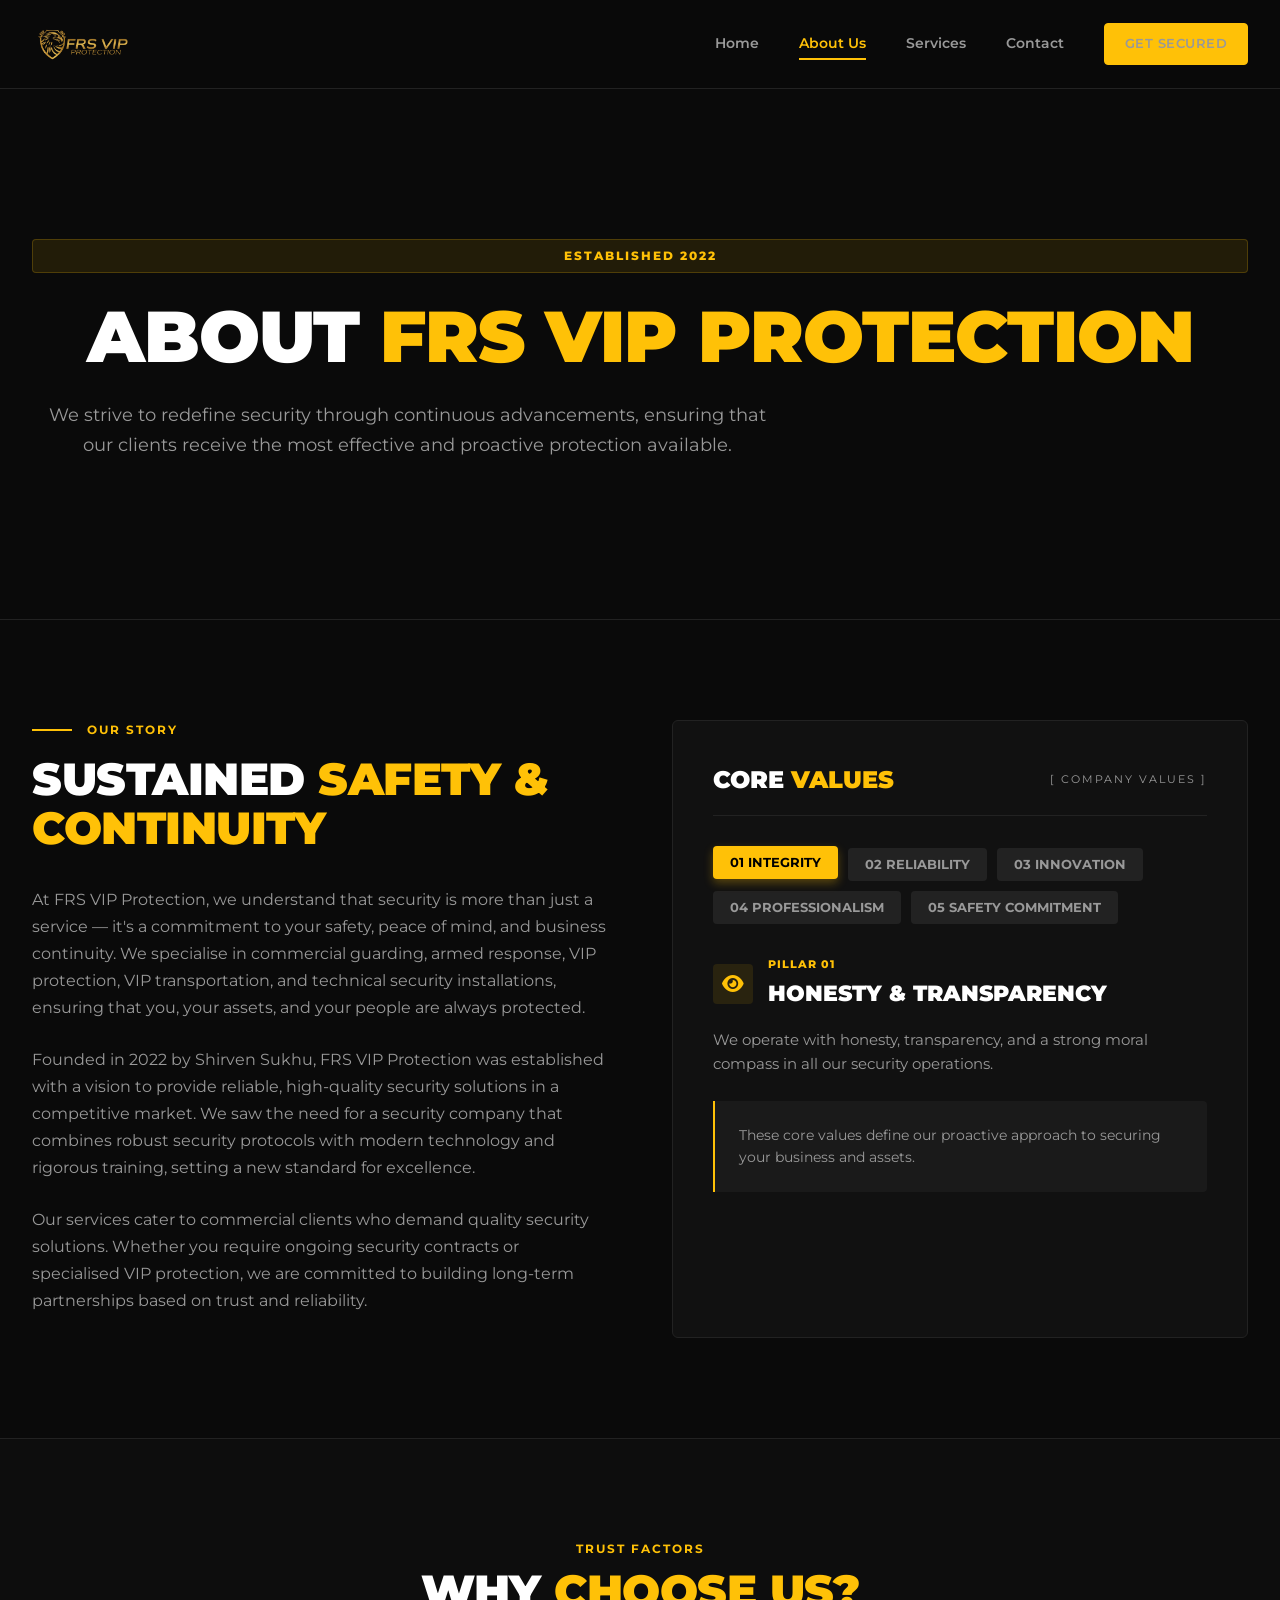
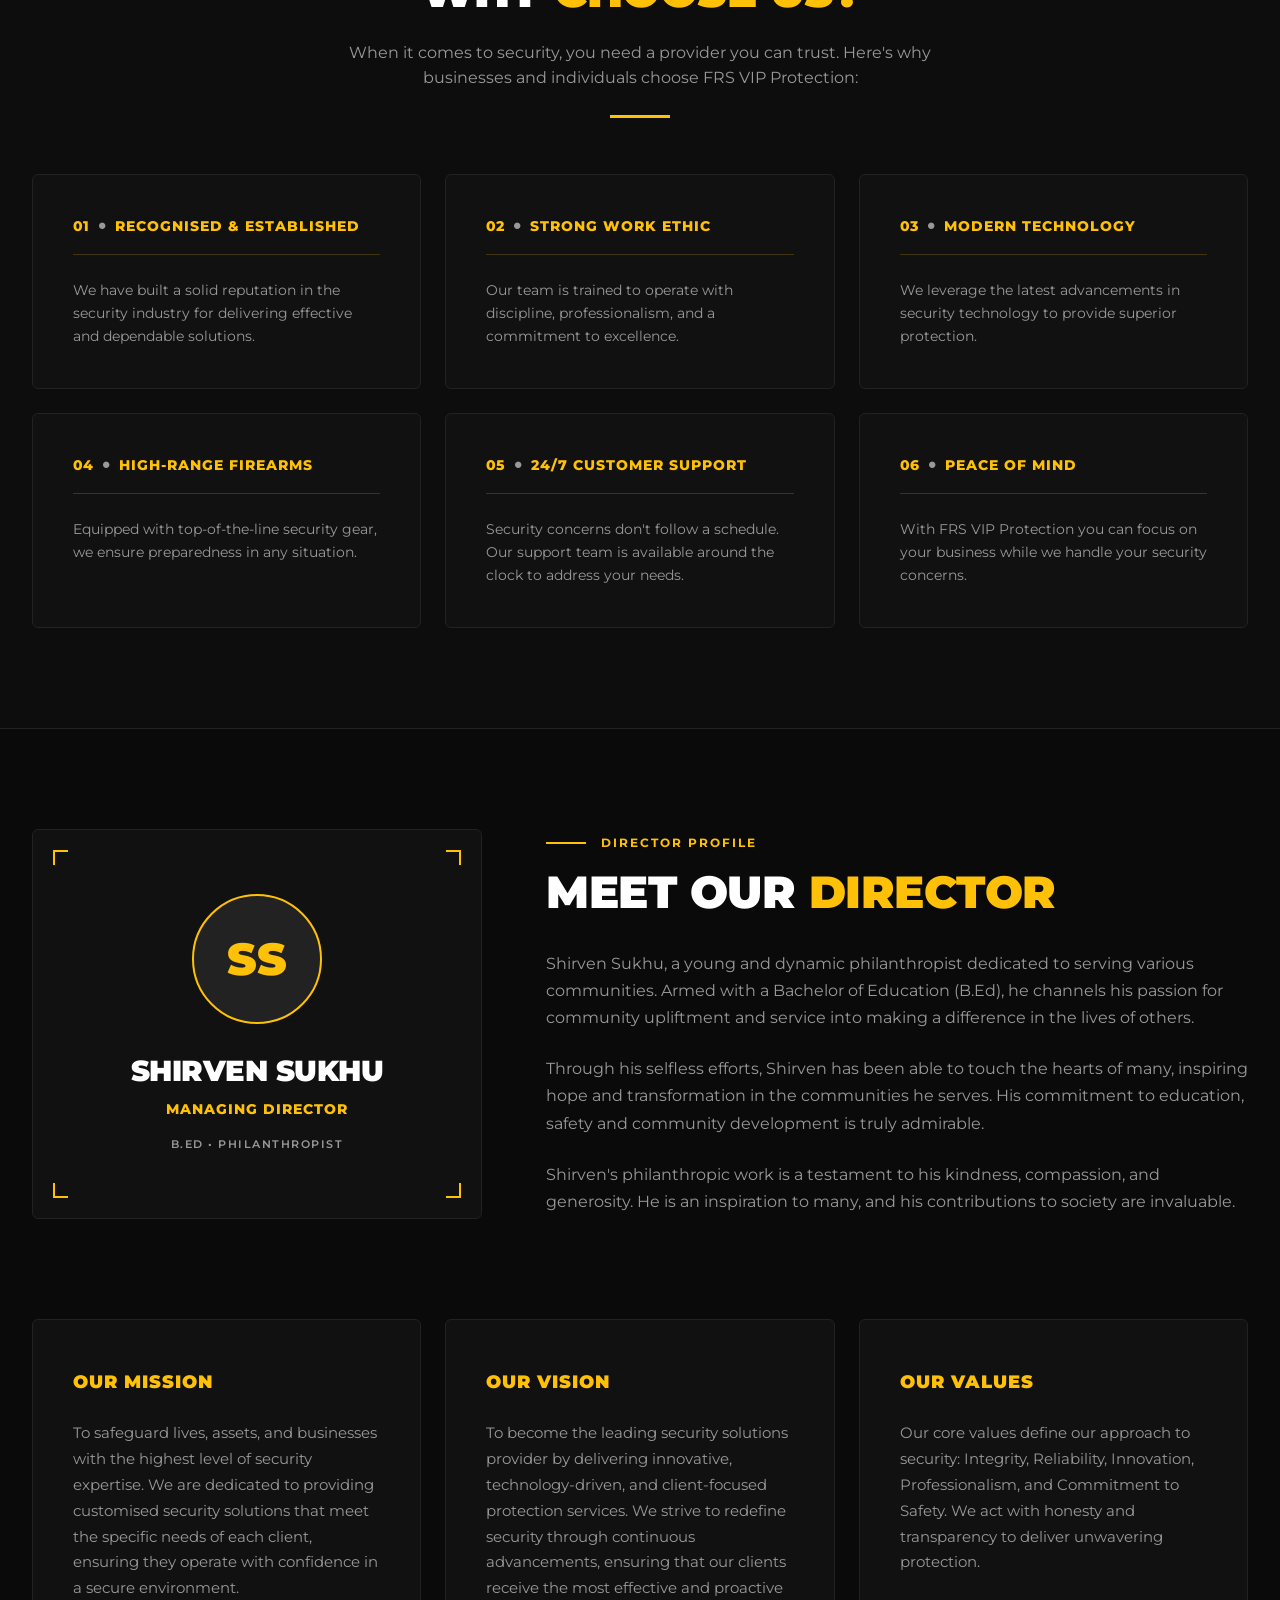
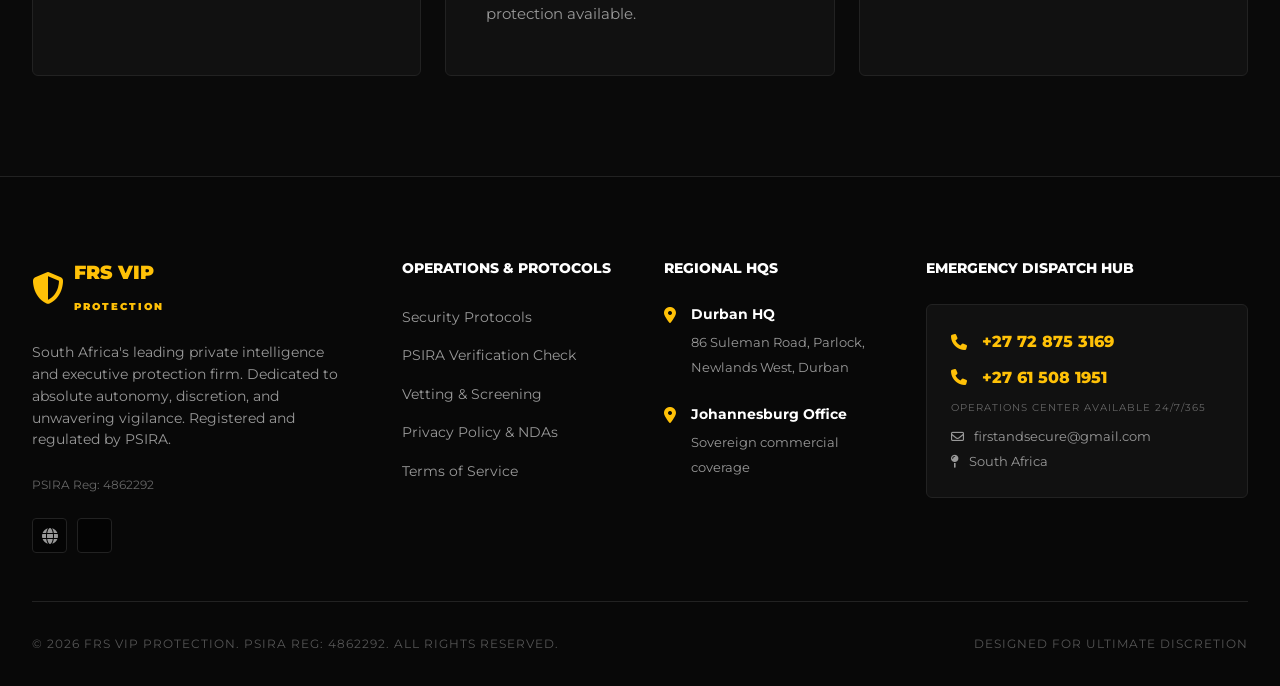
==== about.html @ 573d4464 "Add files via upload" ====
<!DOCTYPE html>
<html lang="en">
<head>
    <meta charset="UTF-8">
    <meta name="viewport" content="width=device-width, initial-scale=1.0">
    <title>About Us | FRS VIP Protection</title>
    <link href="https://fonts.googleapis.com/css2?family=Montserrat:wght@400;500;600;700;800;900&display=swap" rel="stylesheet">
    <link rel="stylesheet" href="https://cdnjs.cloudflare.com/ajax/libs/font-awesome/6.4.0/css/all.min.css">
    
    <style>
        /* CSS Variables */
        :root {
            --bg-main: #0a0a0a;
            --bg-surface: #111111;
            --bg-card: #161616;
            --accent: #FFC107;
            --accent-hover: #e0a800;
            --text-light: #ffffff;
            --text-muted: #999999;
            --border-color: #222222;
            --transition: all 0.4s cubic-bezier(0.25, 0.8, 0.25, 1);
            --transition-fast: all 0.2s ease-in-out;
        }

        /* Reset & Base Styles */
        * { margin: 0; padding: 0; box-sizing: border-box; font-family: 'Montserrat', sans-serif; }
        html { scroll-behavior: smooth; overflow-x: hidden; }
        
        body {
            background-color: var(--bg-main);
            color: var(--text-light);
            line-height: 1.6;
            overflow-x: hidden;
            width: 100%;
        }

        a { text-decoration: none; color: inherit; }
        ul { list-style: none; }
        img { max-width: 100%; height: auto; display: block; object-fit: cover; }

        .container { width: 100%; max-width: 1400px; margin: 0 auto; padding: 0 2rem; }
        .text-accent { color: var(--accent); }
        .section-padding { padding: 100px 0; }

        /* Buttons */
        .btn {
            display: inline-flex; align-items: center; justify-content: center;
            background: var(--accent); color: #000;
            padding: 14px 28px; font-weight: 800; font-size: 0.85rem;
            text-transform: uppercase; letter-spacing: 0.5px;
            border-radius: 4px; border: 1px solid var(--accent);
            cursor: pointer; transition: var(--transition-fast);
            position: relative; z-index: 1; text-align: center;
        }
        .btn:hover { background: var(--accent-hover); border-color: var(--accent-hover); transform: translateY(-2px); box-shadow: 0 5px 15px rgba(255, 193, 7, 0.3); }

        /* Section Titles */
        .section-subtitle {
            color: var(--accent); font-size: 0.75rem; font-weight: 700;
            text-transform: uppercase; letter-spacing: 2px;
            display: flex; align-items: center; gap: 15px; margin-bottom: 1rem;
        }
        .section-subtitle::before { content: ''; width: 40px; height: 2px; background-color: var(--accent); }
        .section-title { font-size: 2.8rem; font-weight: 900; text-transform: uppercase; margin-bottom: 2rem; line-height: 1.1; letter-spacing: -0.5px; }

        /* Header Navigation */
        header {
            position: fixed; top: 0; width: 100%;
            background: rgba(10, 10, 10, 0.95); backdrop-filter: blur(10px);
            border-bottom: 1px solid var(--border-color);
            z-index: 1000; padding: 1rem 0; transition: var(--transition);
        }
        nav { display: flex; justify-content: space-between; align-items: center; }
        .logo { display: flex; align-items: center; gap: 10px; color: var(--accent); }
        .logo img { display: block; width: 100px; max-width: 100px; height: auto; }
        .logo-icon { font-size: 2rem; }
        
        .nav-links { display: flex; gap: 2.5rem; align-items: center; }
        .nav-links a { font-size: 0.9rem; font-weight: 600; color: var(--text-muted); transition: var(--transition-fast); position: relative; }
        .nav-links a:hover { color: var(--text-light); }
        .nav-links a::after { content: ''; position: absolute; width: 0%; height: 2px; bottom: -5px; left: 0; background-color: var(--accent); transition: var(--transition-fast); }
        .nav-links a:hover::after, .nav-links a.active::after { width: 100%; }
        .nav-links a.active { color: var(--accent); }
        .menu-toggle { display: none; font-size: 1.5rem; cursor: pointer; }

        /* Hero Banner */
        .hero {
            margin-top: 80px; height: 60vh; min-height: 450px;
            background: linear-gradient(rgba(10,10,10,0.85), rgba(10,10,10,0.95)), 
                        url('https://images.unsplash.com/photo-1521791136064-7986c2920216?q=80&w=2069&auto=format&fit=crop') center/cover no-repeat;
            display: flex; flex-direction: column; justify-content: center; align-items: center; text-align: center;
            border-bottom: 1px solid var(--border-color);
        }
        .hero-badge {
            color: var(--accent); font-weight: 800; letter-spacing: 2px;
            text-transform: uppercase; font-size: 0.75rem;
            background: rgba(255,193,7,0.1); padding: 6px 16px;
            border-radius: 4px; border: 1px solid rgba(255,193,7,0.2); margin-bottom: 1.5rem;
        }
        .hero h1 { font-size: 4.5rem; font-weight: 900; text-transform: uppercase; margin-bottom: 1.5rem; line-height: 1.1; letter-spacing: -1px; }
        .hero p { color: var(--text-muted); font-size: 1.1rem; max-width: 750px; line-height: 1.7; padding: 0 1rem; }

        /* Split Section: Story & Tabs */
        .split-section { display: grid; grid-template-columns: 1fr 1fr; gap: 4rem; }
        .story-content p { color: var(--text-muted); margin-bottom: 1.5rem; font-size: 1rem; line-height: 1.7; }

        /* Interactive Tabs UI */
        .values-container {
            background: var(--bg-surface); border: 1px solid var(--border-color);
            border-radius: 6px; padding: 2.5rem; transition: var(--transition);
        }
        .values-container:hover { box-shadow: 0 10px 30px rgba(0,0,0,0.5); border-color: rgba(255, 193, 7, 0.2); }
        .values-header {
            display: flex; justify-content: space-between; align-items: center;
            margin-bottom: 2rem; padding-bottom: 1rem; border-bottom: 1px solid var(--border-color);
        }
        .values-header h3 { font-size: 1.5rem; font-weight: 900; text-transform: uppercase; }
        .values-label { font-size: 0.7rem; color: var(--text-muted); letter-spacing: 2px; text-transform: uppercase; }
        
        .tab-buttons { display: flex; flex-wrap: wrap; gap: 10px; margin-bottom: 2rem; }
        .tab-btn {
            background: #222; border: 1px solid transparent; color: var(--text-muted);
            padding: 8px 16px; font-size: 0.8rem; font-weight: 700; border-radius: 4px;
            cursor: pointer; transition: var(--transition-fast); text-transform: uppercase;
        }
        .tab-btn:hover { background: #333; color: var(--text-light); transform: translateY(-2px); }
        .tab-btn.active { background: var(--accent); color: #000; transform: translateY(-2px); box-shadow: 0 4px 10px rgba(255,193,7,0.3); }

        .tab-content { display: none; }
        .tab-content.active { display: block; animation: fadeSlideUp 0.5s ease forwards; }
        @keyframes fadeSlideUp { from { opacity: 0; transform: translateY(15px); } to { opacity: 1; transform: translateY(0); } }

        .pillar-header { display: flex; align-items: center; gap: 15px; margin-bottom: 1rem; }
        .pillar-icon {
            width: 40px; height: 40px; background: rgba(255, 193, 7, 0.1); color: var(--accent);
            display: flex; align-items: center; justify-content: center; border-radius: 4px; font-size: 1.2rem;
        }
        .pillar-title span { display: block; color: var(--accent); font-size: 0.7rem; font-weight: 800; margin-bottom: 2px; letter-spacing: 1px; text-transform: uppercase; }
        .pillar-title h4 { font-size: 1.4rem; font-weight: 900; text-transform: uppercase; }
        .tab-text { color: var(--text-muted); margin-bottom: 1.5rem; font-size: 0.95rem; line-height: 1.6; }
        .tab-highlight { background: #1a1a1a; border-left: 2px solid var(--accent); padding: 1.5rem; font-size: 0.85rem; color: var(--text-muted); border-radius: 0 4px 4px 0; }

        /* Trust Factors Matrix */
        .trust-factors { text-align: center; }
        .trust-factors .section-subtitle { justify-content: center; margin-bottom: 0.5rem; }
        .trust-factors .section-subtitle::before { display: none; }
        .trust-factors .section-title { margin-bottom: 1.5rem; }
        
        .grid-6 { display: grid; grid-template-columns: repeat(3, 1fr); gap: 1.5rem; margin-top: 3.5rem; }
        .feature-card {
            background: var(--bg-surface); padding: 2.5rem; border-radius: 6px;
            border: 1px solid var(--border-color); text-align: left;
            transition: var(--transition); position: relative;
        }
        .feature-card:hover { border-color: rgba(255, 193, 7, 0.5); background: #1c1c1c; transform: translateY(-8px); box-shadow: 0 15px 30px rgba(0,0,0,0.4); }
        .feature-header { display: flex; align-items: center; gap: 10px; margin-bottom: 1.5rem; padding-bottom: 1rem; border-bottom: 1px solid rgba(255, 193, 7, 0.2); transition: var(--transition); }
        .feature-card:hover .feature-header { border-bottom-color: var(--accent); }
        .f-num { color: var(--accent); font-weight: 800; font-size: 0.9rem; }
        .f-dot { color: var(--text-muted); font-size: 0.4rem; }
        .f-title { font-weight: 800; font-size: 0.85rem; text-transform: uppercase; color: var(--accent); letter-spacing: 1px; }
        .feature-card p { color: var(--text-muted); font-size: 0.9rem; line-height: 1.6; }

        /* Director Profile Box */
        .director-split { display: grid; grid-template-columns: 450px 1fr; gap: 4rem; align-items: center; }
        .director-card {
            background: var(--bg-surface); border-radius: 6px; padding: 4rem 3rem;
            text-align: center; position: relative; transition: var(--transition); border: 1px solid var(--border-color);
        }
        .director-card:hover { transform: translateY(-5px); box-shadow: 0 15px 40px rgba(0,0,0,0.5); border-color: rgba(255,193,7,0.2); }
        
        /* Bracket Corners */
        .corner { position: absolute; width: 15px; height: 15px; border-color: var(--accent); border-style: solid; transition: var(--transition); }
        .director-card:hover .corner { width: 25px; height: 25px; }
        .tl { top: 20px; left: 20px; border-width: 2px 0 0 2px; }
        .tr { top: 20px; right: 20px; border-width: 2px 2px 0 0; }
        .bl { bottom: 20px; left: 20px; border-width: 0 0 2px 2px; }
        .br { bottom: 20px; right: 20px; border-width: 0 2px 2px 0; }

        .avatar-circle {
            width: 130px; height: 130px; border-radius: 50%; border: 2px solid var(--accent);
            margin: 0 auto 1.5rem; display: flex; align-items: center; justify-content: center;
            background: #222; transition: transform 0.5s cubic-bezier(0.175, 0.885, 0.32, 1.275);
        }
        .director-card:hover .avatar-circle { transform: scale(1.1); background: rgba(255, 193, 7, 0.1); }
        .avatar-circle span { font-size: 2.8rem; font-weight: 900; color: var(--accent); }
        .d-name { font-size: 1.8rem; font-weight: 900; text-transform: uppercase; margin-bottom: 5px; letter-spacing: -0.5px; }
        .d-role { color: var(--accent); font-weight: 800; font-size: 0.85rem; text-transform: uppercase; margin-bottom: 15px; letter-spacing: 1px; }
        .d-creds { color: var(--text-muted); font-size: 0.7rem; letter-spacing: 1.5px; text-transform: uppercase; font-weight: 600; }

        /* Mission / Vision Cards */
        .mvv-grid { display: grid; grid-template-columns: repeat(3, 1fr); gap: 1.5rem; }
        .mvv-card {
            background: var(--bg-surface); border: 1px solid var(--border-color);
            padding: 3rem 2.5rem; border-radius: 6px; transition: var(--transition);
        }
        .mvv-card:hover { border-color: var(--accent); background: #1c1c1c; transform: translateY(-5px); box-shadow: 0 10px 25px rgba(0,0,0,0.5); }
        .mvv-card h4 { color: var(--accent); font-size: 1.1rem; text-transform: uppercase; margin-bottom: 1.5rem; font-weight: 900; letter-spacing: 1px; }
        .mvv-card p { color: var(--text-muted); font-size: 0.95rem; line-height: 1.7; }

        /* Footer Alignment */
        footer { background: #080808; padding: 5rem 0 2rem; border-top: 1px solid var(--border-color); }
        .footer-grid { display: grid; grid-template-columns: 1.5fr 1fr 1fr 1.5fr; gap: 3rem; margin-bottom: 3rem; }
        .footer-logo { display: flex; align-items: center; gap: 10px; font-size: 1.2rem; font-weight: 900; color: var(--accent); margin-bottom: 1.5rem; }
        .footer-col p { color: var(--text-muted); font-size: 0.85rem; margin-bottom: 1.5rem; }
        .footer-col h5 { font-size: 0.9rem; font-weight: 800; text-transform: uppercase; margin-bottom: 1.5rem; }
        .footer-links li { margin-bottom: 0.8rem; }
        .footer-links a { color: var(--text-muted); font-size: 0.85rem; transition: var(--transition-fast); display: inline-block; }
        .footer-links a:hover { color: var(--accent); transform: translateX(5px); }
        
        .location-item { display: flex; gap: 15px; margin-bottom: 1.5rem; }
        .location-item i { color: var(--accent); margin-top: 3px; }
        .loc-text strong { display: block; font-size: 0.85rem; margin-bottom: 3px; }
        .loc-text span { color: var(--text-muted); font-size: 0.8rem; }

        .dispatch-box { background: var(--bg-surface); border: 1px solid var(--border-color); padding: 1.5rem; border-radius: 6px; }
        .phone-line { display: flex; align-items: center; gap: 15px; margin-bottom: 10px; }
        .phone-line i, .phone-line span { color: var(--accent); font-weight: 800; font-size: 1rem; }
        
        .footer-bottom { border-top: 1px solid var(--border-color); padding-top: 2rem; display: flex; justify-content: space-between; align-items: center; font-size: 0.75rem; color: #555; text-transform: uppercase; letter-spacing: 1px; flex-wrap: wrap; gap: 15px;}
        .mini-btns { display: flex; gap: 10px; }
        .mini-btn { width: 35px; height: 35px; background: rgba(0,0,0,0.5); border: 1px solid var(--border-color); color: var(--text-muted); display: flex; align-items: center; justify-content: center; border-radius: 4px; cursor: pointer; transition: var(--transition-fast); }
        .mini-btn:hover { border-color: var(--accent); color: var(--accent); }

        /* Scroll Animations */
        .scroll-reveal { opacity: 0; transform: translateY(40px); transition: opacity 0.8s cubic-bezier(0.25, 1, 0.5, 1), transform 0.8s cubic-bezier(0.25, 1, 0.5, 1); }
        .reveal-visible { opacity: 1; transform: translateY(0); }
        .delay-1 { transition-delay: 0.15s; }
        .delay-2 { transition-delay: 0.3s; }
        .delay-3 { transition-delay: 0.45s; }

        /* ---------------------------------------------------
           RESPONSIVE ARCHITECTURE 
           --------------------------------------------------- */
        
        @media (max-width: 1200px) {
            .hero h1 { font-size: 3.8rem; }
            .section-title { font-size: 2.5rem; }
            .director-split { grid-template-columns: 350px 1fr; gap: 3rem; }
        }

        @media (max-width: 1024px) {
            .grid-6 { grid-template-columns: repeat(2, 1fr); }
            .mvv-grid { grid-template-columns: 1fr; }
            .footer-grid { grid-template-columns: 1fr 1fr; gap: 3rem; }
            .split-section { grid-template-columns: 1fr; gap: 3rem; }
            .director-split { grid-template-columns: 1fr; gap: 3rem; }
            .director-split > div:nth-child(2) { order: -1; text-align: center; }
            .director-split .section-subtitle { justify-content: center; }
            .director-split .section-subtitle::before { display: none; }
            .hero { min-height: 400px; padding: 120px 0 60px; }
            .logo img { width: 90px; max-width: 90px; }
        }

        @media (max-width: 768px) {
            .section-padding { padding: 60px 0; }
            .hero { height: auto; min-height: 50vh; }
            .hero h1 { font-size: 2.8rem; margin-bottom: 1rem; }
            .section-title { font-size: 2.2rem; }
            .logo img { width: 80px; max-width: 80px; }
            .grid-6 { grid-template-columns: 1fr; }
            .footer-grid { grid-template-columns: 1fr; gap: 2rem; }
            .footer-bottom { flex-direction: column; text-align: center; gap: 1rem; }
            
            /* Mobile Nav Dropdown */
            .menu-toggle { display: block; }
            .nav-links {
                position: absolute; top: 100%; left: 0; width: 100%;
                background: #111; flex-direction: column; padding: 0;
                border-bottom: 1px solid var(--border-color); max-height: 0;
                overflow: hidden; transition: max-height 0.4s ease-out;
            }
            .nav-links.active { max-height: 400px; padding: 2rem; }
            .nav-links .btn { width: 100%; }
        }

        @media (max-width: 480px) {
            .container { padding: 0 1.2rem; }
            .section-padding { padding: 50px 0; }
            .hero h1 { font-size: 2.2rem; }
            .section-title { font-size: 1.8rem; }
            .logo img { width: 64px; max-width: 64px; }
            .values-container { padding: 1.5rem; }
            .feature-card { padding: 1.8rem 1.5rem; }
            .director-card { padding: 3rem 1.5rem; }
            .mvv-card { padding: 2rem 1.5rem; }
        }
    </style>
</head>
<body>

    <header>
        <div class="container">
            <nav>
                <div class="logo">
                    <img src="Untitled design.png" alt="FRS VIP Protection logo">
                </div>
                <div class="menu-toggle" id="mobile-menu" onclick="toggleMenu()">
                    <i class="fa-solid fa-bars"></i>
                </div>
                <div class="nav-links" id="nav-links">
                    <a href="index.html">Home</a>
                    <a href="about.html" class="active">About Us</a>
                    <a href="services.html">Services</a>
                    <a href="contact.html">Contact</a>
                    <a href="contact.html" class="btn" style="padding: 10px 20px; font-size: 0.8rem;">Get Secured</a>
                </div>
            </nav>
        </div>
    </header>

    <section class="hero">
        <div class="container scroll-reveal">
            <div class="hero-badge">Established 2022</div>
            <h1>About <span class="text-accent">FRS VIP Protection</span></h1>
            <p>We strive to redefine security through continuous advancements, ensuring that our clients receive the most effective and proactive protection available.</p>
        </div>
    </section>

    <section class="section-padding">
        <div class="container split-section">
            
            <div class="story-content scroll-reveal">
                <div class="section-subtitle">Our Story</div>
                <h2 class="section-title">Sustained <span class="text-accent">Safety & Continuity</span></h2>
                <p>At FRS VIP Protection, we understand that security is more than just a service — it's a commitment to your safety, peace of mind, and business continuity. We specialise in commercial guarding, armed response, VIP protection, VIP transportation, and technical security installations, ensuring that you, your assets, and your people are always protected.</p>
                <p>Founded in 2022 by Shirven Sukhu, FRS VIP Protection was established with a vision to provide reliable, high-quality security solutions in a competitive market. We saw the need for a security company that combines robust security protocols with modern technology and rigorous training, setting a new standard for excellence.</p>
                <p>Our services cater to commercial clients who demand quality security solutions. Whether you require ongoing security contracts or specialised VIP protection, we are committed to building long-term partnerships based on trust and reliability.</p>
            </div>

            <div class="values-container scroll-reveal delay-1">
                <div class="values-header">
                    <h3>CORE <span class="text-accent">VALUES</span></h3>
                    <div class="values-label">[ Company Values ]</div>
                </div>
                
                <div class="tab-buttons">
                    <button class="tab-btn active" onclick="openTab(event, 'tab1')">01 INTEGRITY</button>
                    <button class="tab-btn" onclick="openTab(event, 'tab2')">02 RELIABILITY</button>
                    <button class="tab-btn" onclick="openTab(event, 'tab3')">03 INNOVATION</button>
                    <button class="tab-btn" onclick="openTab(event, 'tab4')">04 PROFESSIONALISM</button>
                    <button class="tab-btn" onclick="openTab(event, 'tab5')">05 SAFETY COMMITMENT</button>
                </div>

                <div id="tab1" class="tab-content active">
                    <div class="pillar-header">
                        <div class="pillar-icon"><i class="fa-solid fa-eye"></i></div>
                        <div class="pillar-title">
                            <span>Pillar 01</span>
                            <h4>Honesty & Transparency</h4>
                        </div>
                    </div>
                    <p class="tab-text">We operate with honesty, transparency, and a strong moral compass in all our security operations.</p>
                    <div class="tab-highlight">These core values define our proactive approach to securing your business and assets.</div>
                </div>

                <div id="tab2" class="tab-content">
                    <div class="pillar-header">
                        <div class="pillar-icon"><i class="fa-solid fa-shield-check"></i></div>
                        <div class="pillar-title">
                            <span>Pillar 02</span>
                            <h4>Unwavering Protection</h4>
                        </div>
                    </div>
                    <p class="tab-text">Clients trust us to be there when it matters most, ensuring unwavering protection and rapid response.</p>
                    <div class="tab-highlight">Reliability is the foundation of the long-term partnerships we build with our commercial clients.</div>
                </div>

                <div id="tab3" class="tab-content">
                    <div class="pillar-header">
                        <div class="pillar-icon"><i class="fa-solid fa-microchip"></i></div>
                        <div class="pillar-title">
                            <span>Pillar 03</span>
                            <h4>Continuous Advancements</h4>
                        </div>
                    </div>
                    <p class="tab-text">We continuously seek advanced solutions to enhance security effectiveness and efficiency across all operations.</p>
                    <div class="tab-highlight">By leveraging modern technology, we stay ahead of emerging threats to keep your assets secure.</div>
                </div>

                <div id="tab4" class="tab-content">
                    <div class="pillar-header">
                        <div class="pillar-icon"><i class="fa-solid fa-user-tie"></i></div>
                        <div class="pillar-title">
                            <span>Pillar 04</span>
                            <h4>Industry Standards</h4>
                        </div>
                    </div>
                    <p class="tab-text">Our highly trained team upholds the highest industry standards, ensuring excellence in every interaction.</p>
                    <div class="tab-highlight">Discipline and operational readiness are expected from every member of our tactical and guarding units.</div>
                </div>

                <div id="tab5" class="tab-content">
                    <div class="pillar-header">
                        <div class="pillar-icon"><i class="fa-solid fa-lock"></i></div>
                        <div class="pillar-title">
                            <span>Pillar 05</span>
                            <h4>Top Priority</h4>
                        </div>
                    </div>
                    <p class="tab-text">Your safety is our top priority, and we go above and beyond to provide peace of mind for you, your staff, and your business.</p>
                    <div class="tab-highlight">We are committed to sustained safety protocols that ensure complete business continuity.</div>
                </div>
            </div>
        </div>
    </section>

    <section class="section-padding" style="border-top: 1px solid var(--border-color); border-bottom: 1px solid var(--border-color); background: #0d0d0d;">
        <div class="container trust-factors">
            <div class="scroll-reveal">
                <div class="section-subtitle">Trust Factors</div>
                <h2 class="section-title">WHY <span class="text-accent">CHOOSE US?</span></h2>
                <p style="color: var(--text-muted); max-width: 600px; margin: 0 auto;">When it comes to security, you need a provider you can trust. Here's why businesses and individuals choose FRS VIP Protection:</p>
                <div style="width: 60px; height: 3px; background: var(--accent); margin: 1.5rem auto 0;"></div>
            </div>

            <div class="grid-6">
                <div class="feature-card scroll-reveal">
                    <div class="feature-header">
                        <span class="f-num">01</span><i class="fa-solid fa-circle f-dot"></i><span class="f-title">Recognised & Established</span>
                    </div>
                    <p>We have built a solid reputation in the security industry for delivering effective and dependable solutions.</p>
                </div>
                <div class="feature-card scroll-reveal delay-1">
                    <div class="feature-header">
                        <span class="f-num">02</span><i class="fa-solid fa-circle f-dot"></i><span class="f-title">Strong Work Ethic</span>
                    </div>
                    <p>Our team is trained to operate with discipline, professionalism, and a commitment to excellence.</p>
                </div>
                <div class="feature-card scroll-reveal delay-2">
                    <div class="feature-header">
                        <span class="f-num">03</span><i class="fa-solid fa-circle f-dot"></i><span class="f-title">Modern Technology</span>
                    </div>
                    <p>We leverage the latest advancements in security technology to provide superior protection.</p>
                </div>
                <div class="feature-card scroll-reveal">
                    <div class="feature-header">
                        <span class="f-num">04</span><i class="fa-solid fa-circle f-dot"></i><span class="f-title">High-Range Firearms</span>
                    </div>
                    <p>Equipped with top-of-the-line security gear, we ensure preparedness in any situation.</p>
                </div>
                <div class="feature-card scroll-reveal delay-1">
                    <div class="feature-header">
                        <span class="f-num">05</span><i class="fa-solid fa-circle f-dot"></i><span class="f-title">24/7 Customer Support</span>
                    </div>
                    <p>Security concerns don't follow a schedule. Our support team is available around the clock to address your needs.</p>
                </div>
                <div class="feature-card scroll-reveal delay-2">
                    <div class="feature-header">
                        <span class="f-num">06</span><i class="fa-solid fa-circle f-dot"></i><span class="f-title">Peace Of Mind</span>
                    </div>
                    <p>With FRS VIP Protection you can focus on your business while we handle your security concerns.</p>
                </div>
            </div>
        </div>
    </section>

    <section class="section-padding">
        <div class="container director-split">
            
            <div class="director-card scroll-reveal">
                <div class="corner tl"></div>
                <div class="corner tr"></div>
                <div class="corner bl"></div>
                <div class="corner br"></div>
                
                <div class="avatar-circle">
                    <span>SS</span>
                </div>
                <div class="d-name">Shirven Sukhu</div>
                <div class="d-role">Managing Director</div>
                <div class="d-creds">B.Ed • Philanthropist</div>
            </div>

            <div class="scroll-reveal delay-1">
                <div class="section-subtitle">Director Profile</div>
                <h2 class="section-title">MEET OUR <span class="text-accent">DIRECTOR</span></h2>
                <p style="color: var(--text-muted); margin-bottom: 1.5rem; line-height: 1.7;">Shirven Sukhu, a young and dynamic philanthropist dedicated to serving various communities. Armed with a Bachelor of Education (B.Ed), he channels his passion for community upliftment and service into making a difference in the lives of others.</p>
                <p style="color: var(--text-muted); margin-bottom: 1.5rem; line-height: 1.7;">Through his selfless efforts, Shirven has been able to touch the hearts of many, inspiring hope and transformation in the communities he serves. His commitment to education, safety and community development is truly admirable.</p>
                <p style="color: var(--text-muted); line-height: 1.7;">Shirven's philanthropic work is a testament to his kindness, compassion, and generosity. He is an inspiration to many, and his contributions to society are invaluable.</p>
            </div>

        </div>
    </section>

    <section class="section-padding" style="padding-top: 0;">
        <div class="container mvv-grid">
            <div class="mvv-card scroll-reveal">
                <h4>Our Mission</h4>
                <p>To safeguard lives, assets, and businesses with the highest level of security expertise. We are dedicated to providing customised security solutions that meet the specific needs of each client, ensuring they operate with confidence in a secure environment.</p>
            </div>
            <div class="mvv-card scroll-reveal delay-1">
                <h4>Our Vision</h4>
                <p>To become the leading security solutions provider by delivering innovative, technology-driven, and client-focused protection services. We strive to redefine security through continuous advancements, ensuring that our clients receive the most effective and proactive protection available.</p>
            </div>
            <div class="mvv-card scroll-reveal delay-2">
                <h4>Our Values</h4>
                <p>Our core values define our approach to security: Integrity, Reliability, Innovation, Professionalism, and Commitment to Safety. We act with honesty and transparency to deliver unwavering protection.</p>
            </div>
        </div>
    </section>

    <footer>
        <div class="container">
            <div class="footer-grid scroll-reveal">
                <div class="footer-col">
                    <div class="footer-logo">
                        <i class="fa-solid fa-shield-halved logo-icon"></i>
                        <div>FRS VIP<br><span style="font-size: 0.6rem; letter-spacing: 2px;">PROTECTION</span></div>
                    </div>
                    <p>South Africa's leading private intelligence and executive protection firm. Dedicated to absolute autonomy, discretion, and unwavering vigilance. Registered and regulated by PSIRA.</p>
                    <p style="margin-top: 1rem; font-size: 0.75rem; color: #666;">PSIRA Reg: 4862292</p>
                    <div class="mini-btns" style="margin-top: 1.5rem;">
                        <div class="mini-btn"><i class="fa-solid fa-globe"></i></div>
                        <div class="mini-btn"><i class="fa-solid fa-shield-check"></i></div>
                    </div>
                </div>

                <div class="footer-col">
                    <h5>Operations & Protocols</h5>
                    <ul class="footer-links">
                        <li><a href="#">Security Protocols</a></li>
                        <li><a href="#">PSIRA Verification Check</a></li>
                        <li><a href="#">Vetting & Screening</a></li>
                        <li><a href="#">Privacy Policy & NDAs</a></li>
                        <li><a href="#">Terms of Service</a></li>
                    </ul>
                </div>

                <div class="footer-col">
                    <h5>Regional HQs</h5>
                    <div class="location-item">
                        <i class="fa-solid fa-location-dot"></i>
                        <div class="loc-text">
                            <strong>Durban HQ</strong>
                            <span>86 Suleman Road, Parlock, Newlands West, Durban</span>
                        </div>
                    </div>
                    <div class="location-item">
                        <i class="fa-solid fa-location-dot"></i>
                        <div class="loc-text">
                            <strong>Johannesburg Office</strong>
                            <span>Sovereign commercial coverage</span>
                        </div>
                    </div>
                </div>

                <div class="footer-col">
                    <h5>Emergency Dispatch Hub</h5>
                    <div class="dispatch-box">
                        <div class="phone-line">
                            <i class="fa-solid fa-phone"></i>
                            <span>+27 72 875 3169</span>
                        </div>
                        <div class="phone-line">
                            <i class="fa-solid fa-phone"></i>
                            <span>+27 61 508 1951</span>
                        </div>
                        <p style="font-size: 0.65rem; color: #666; margin: 10px 0; text-transform: uppercase; letter-spacing: 1px;">Operations Center Available 24/7/365</p>
                        <div style="font-size:0.8rem; color:var(--text-muted); display:flex; gap:10px; align-items:center; margin-bottom:5px;"><i class="fa-regular fa-envelope"></i> firstandsecure@gmail.com</div>
                        <div style="font-size:0.8rem; color:var(--text-muted); display:flex; gap:10px; align-items:center;"><i class="fa-solid fa-map-pin"></i> South Africa</div>
                    </div>
                </div>
            </div>

            <div class="footer-bottom scroll-reveal">
                <div>&copy; 2026 FRS VIP PROTECTION. PSIRA Reg: 4862292. All Rights Reserved.</div>
                <div>Designed For Ultimate Discretion</div>
            </div>
        </div>
    </footer>

    <script>
        // Interactive Tabs Logic
        function openTab(evt, tabId) {
            let tabcontent = document.getElementsByClassName("tab-content");
            for (let i = 0; i < tabcontent.length; i++) {
                tabcontent[i].style.display = "none";
                tabcontent[i].classList.remove("active");
            }

            let tablinks = document.getElementsByClassName("tab-btn");
            for (let i = 0; i < tablinks.length; i++) {
                tablinks[i].classList.remove("active");
            }

            let targetTab = document.getElementById(tabId);
            targetTab.style.display = "block";
            setTimeout(() => { targetTab.classList.add("active"); }, 10);
            
            evt.currentTarget.classList.add("active");
        }

        // Mobile Dropdown Control Function
        function toggleMenu() {
            let nav = document.getElementById("nav-links");
            nav.classList.toggle("active");
            let icon = document.querySelector(".menu-toggle i");
            if (nav.classList.contains("active")) {
                icon.classList.remove("fa-bars");
                icon.classList.add("fa-xmark");
            } else {
                icon.classList.remove("fa-xmark");
                icon.classList.add("fa-bars");
            }
        }

        // Performance Observer for Scroll Load-Ins
        document.addEventListener('DOMContentLoaded', () => {
            const options = { root: null, rootMargin: '0px', threshold: 0.1 };

            const entryRevealObserver = new IntersectionObserver((entries, observer) => {
                entries.forEach(entry => {
                    if (entry.isIntersecting) {
                        entry.target.classList.add('reveal-visible');
                        observer.unobserve(entry.target);
                    }
                });
            }, options);

            const componentsToReveal = document.querySelectorAll('.scroll-reveal');
            componentsToReveal.forEach(element => entryRevealObserver.observe(element));
        });
    </script>
</body>
</html>
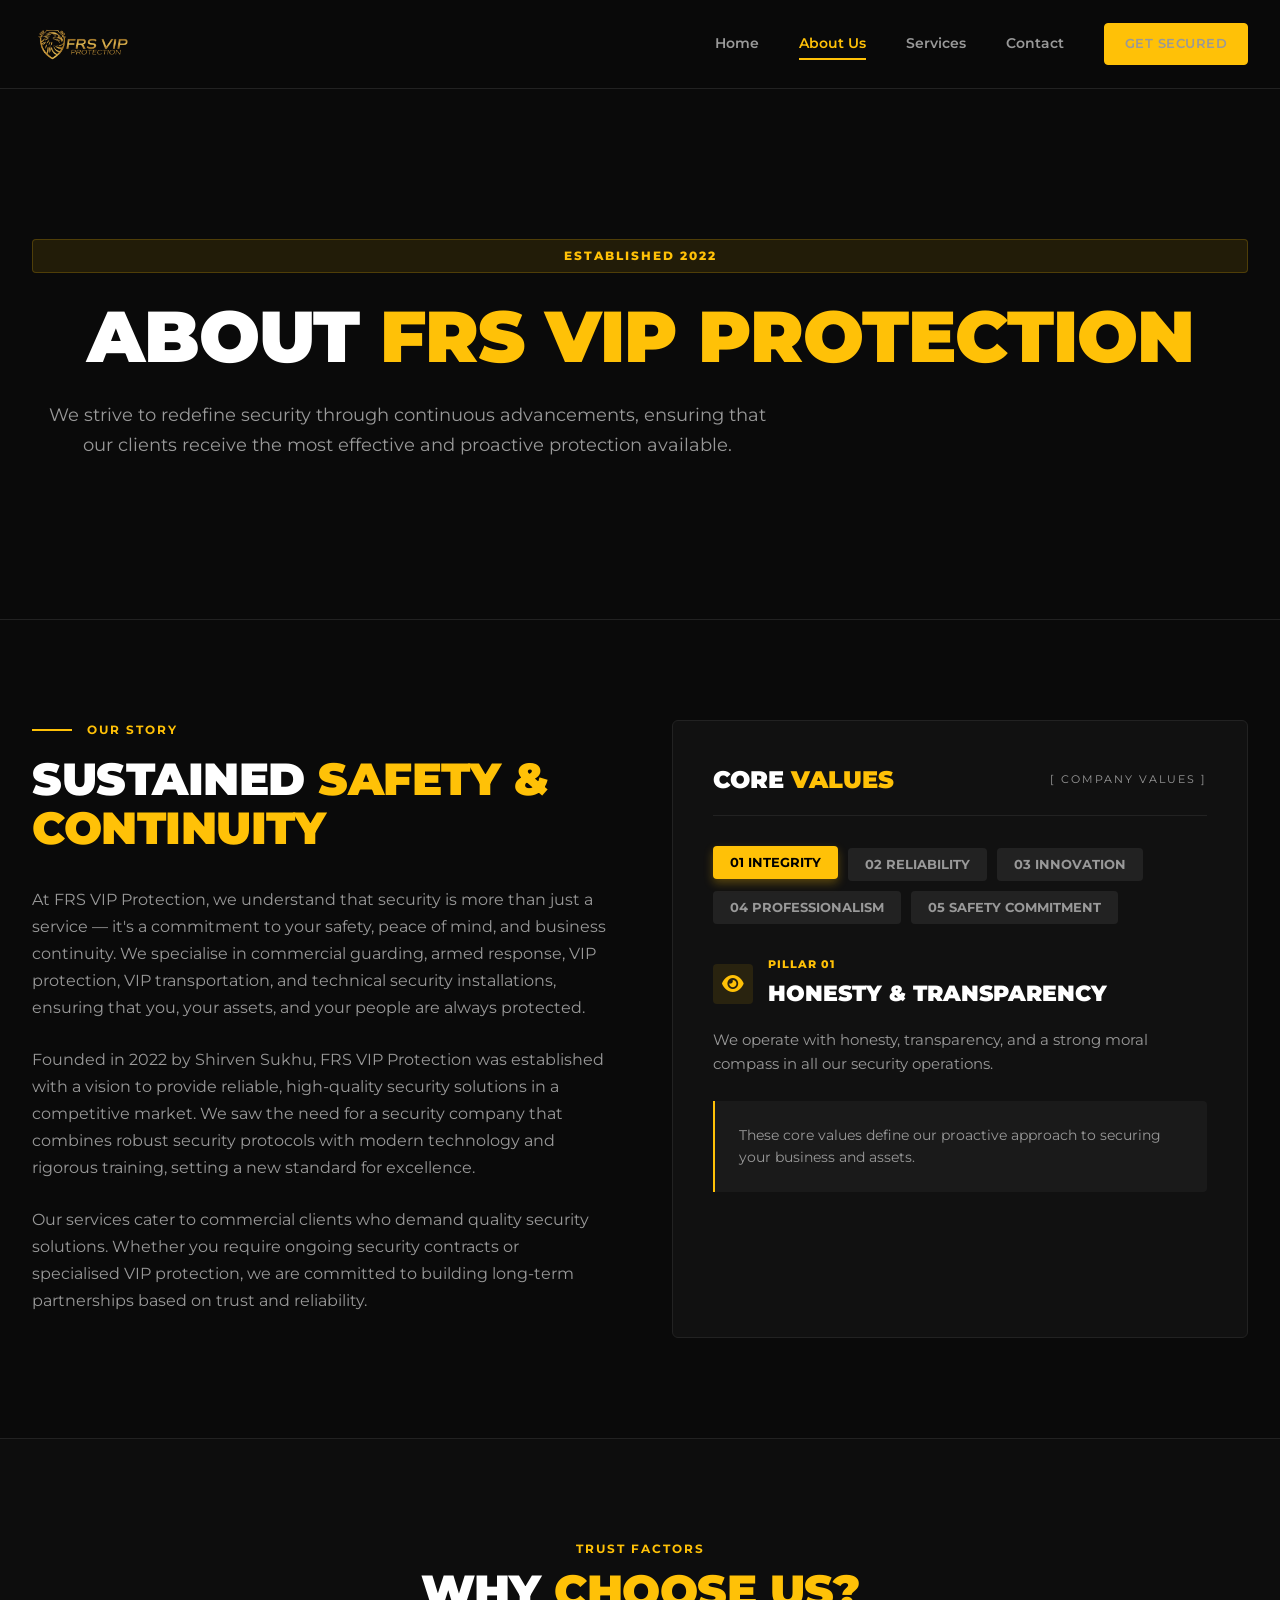
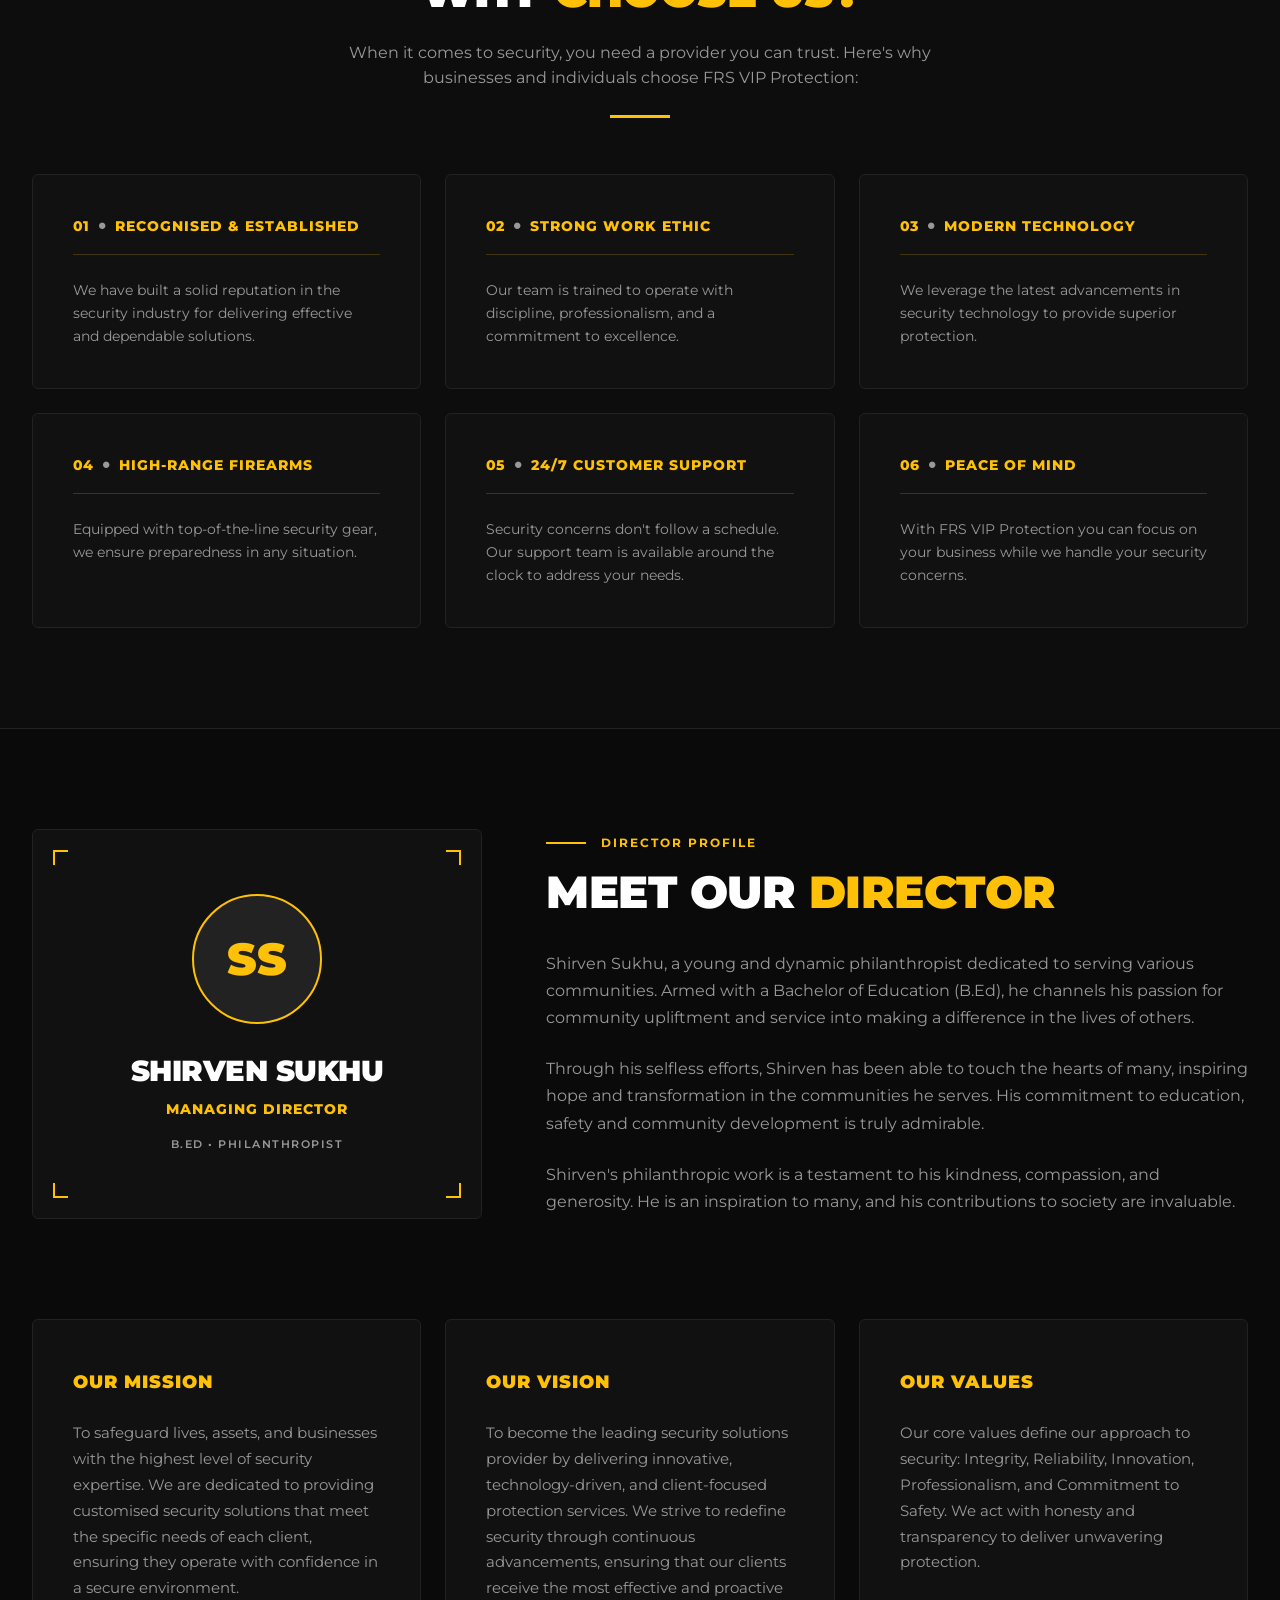
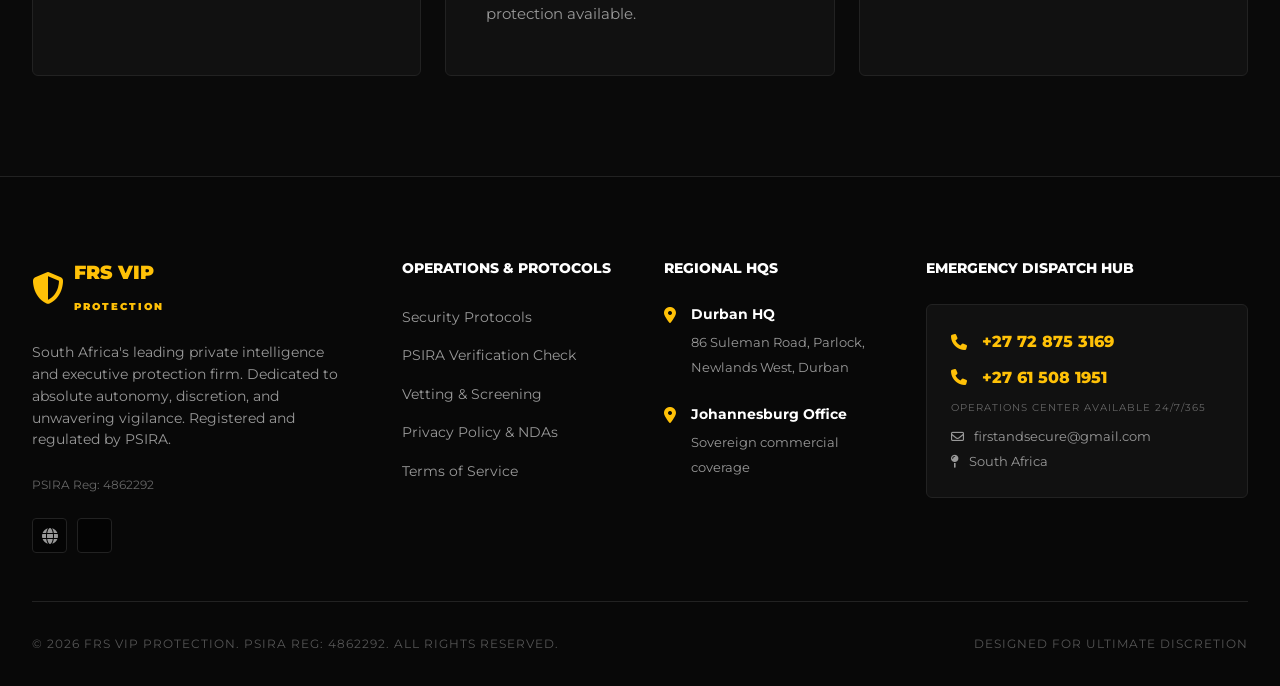
==== commit ceb9d1bb: "Add files via upload" ====
--- a/about.html
+++ b/about.html
@@ -24,14 +24,18 @@
 
         /* Reset & Base Styles */
         * { margin: 0; padding: 0; box-sizing: border-box; font-family: 'Montserrat', sans-serif; }
-        html { scroll-behavior: smooth; overflow-x: hidden; }
-        
+        html { scroll-behavior: smooth; overflow-x: hidden; height: auto; -webkit-overflow-scrolling: touch; }
+
         body {
             background-color: var(--bg-main);
             color: var(--text-light);
             line-height: 1.6;
             overflow-x: hidden;
+            overflow-y: auto;
+            -webkit-overflow-scrolling: touch;
             width: 100%;
+            height: auto;
+            min-height: 100%;
         }
 
         a { text-decoration: none; color: inherit; }
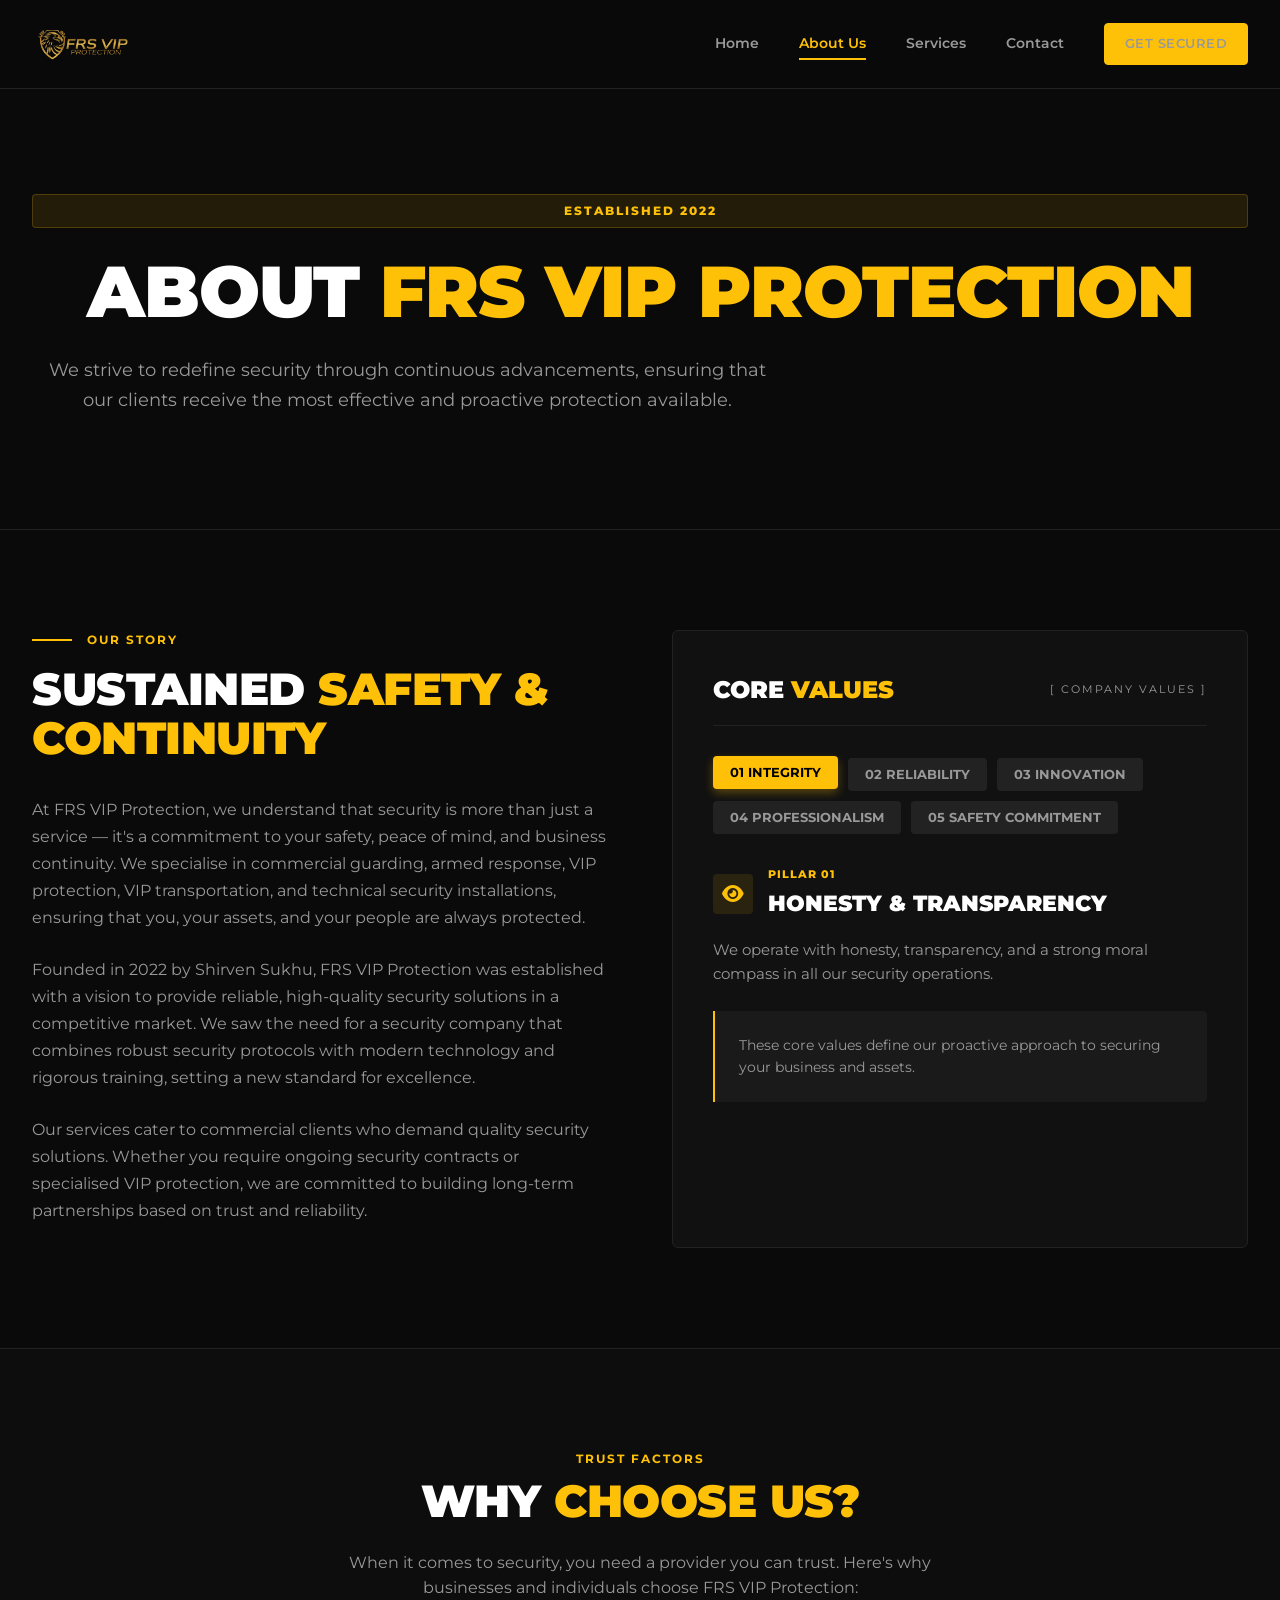
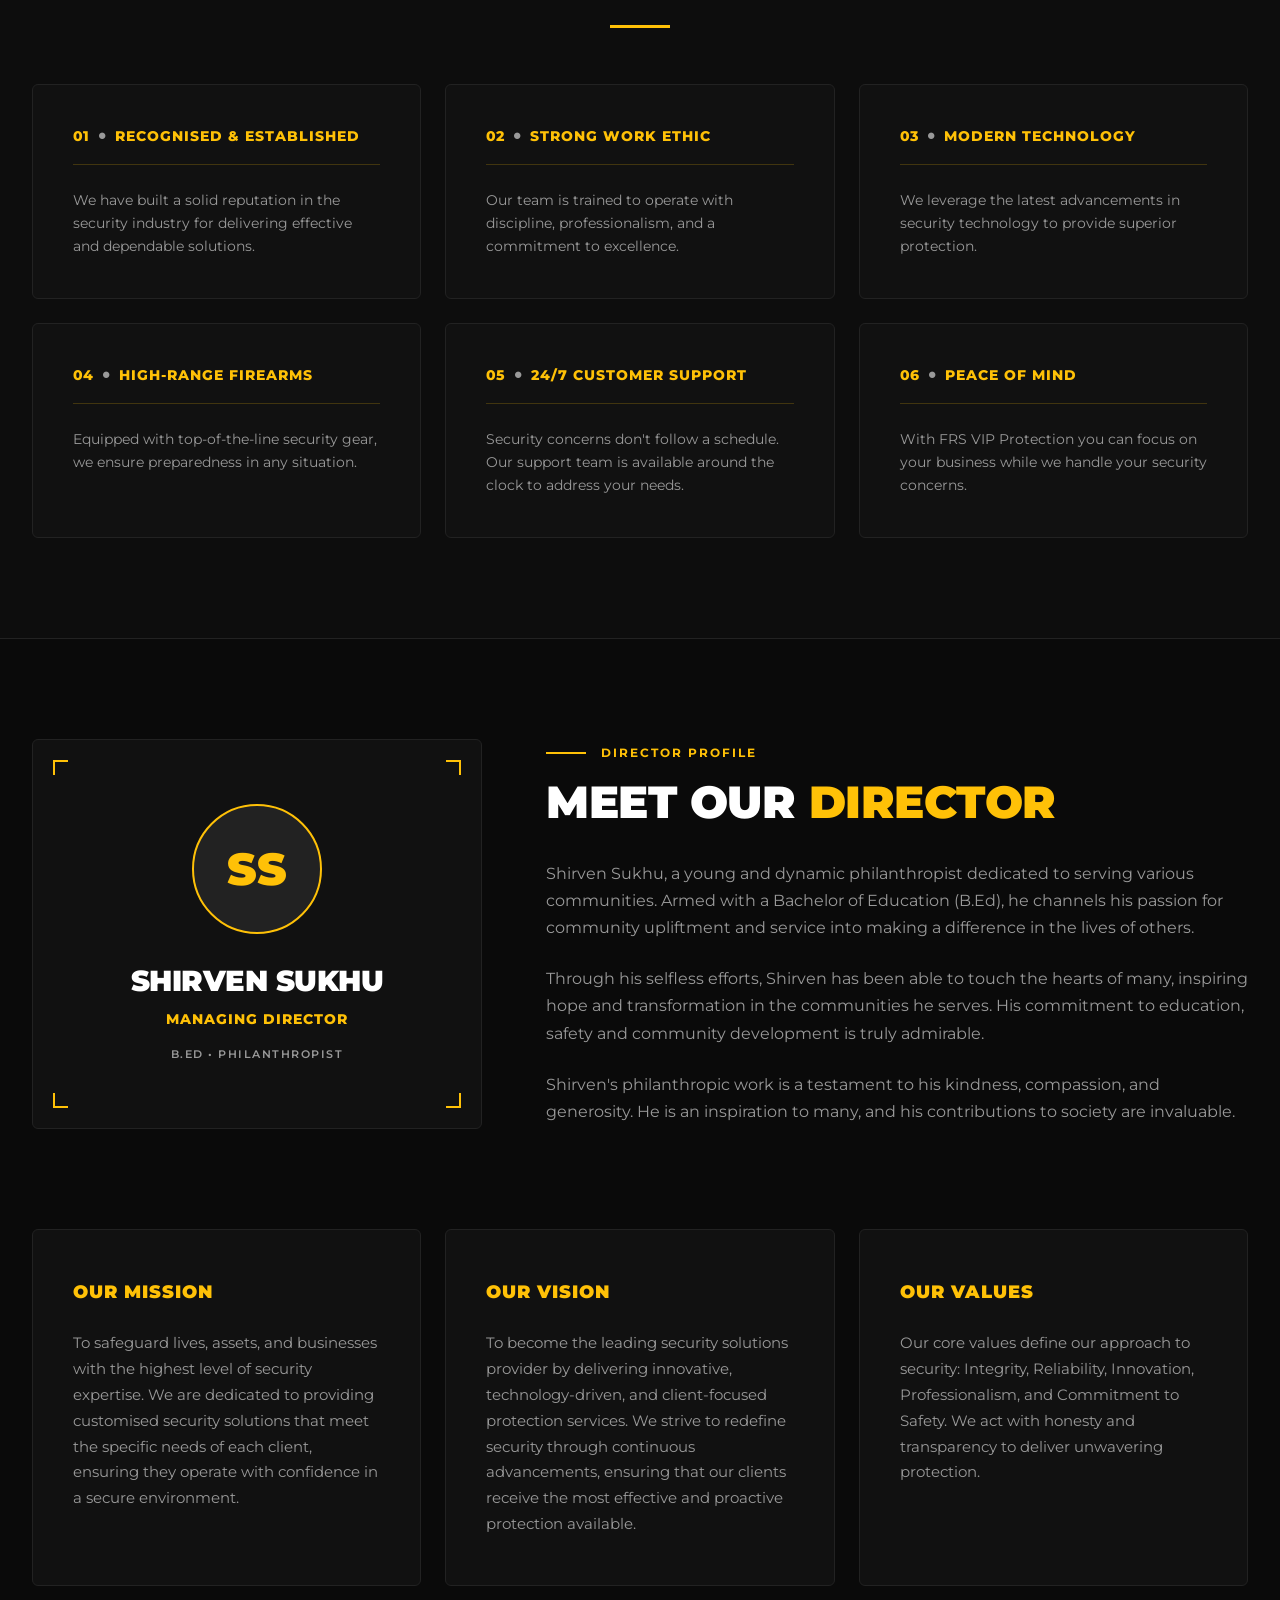
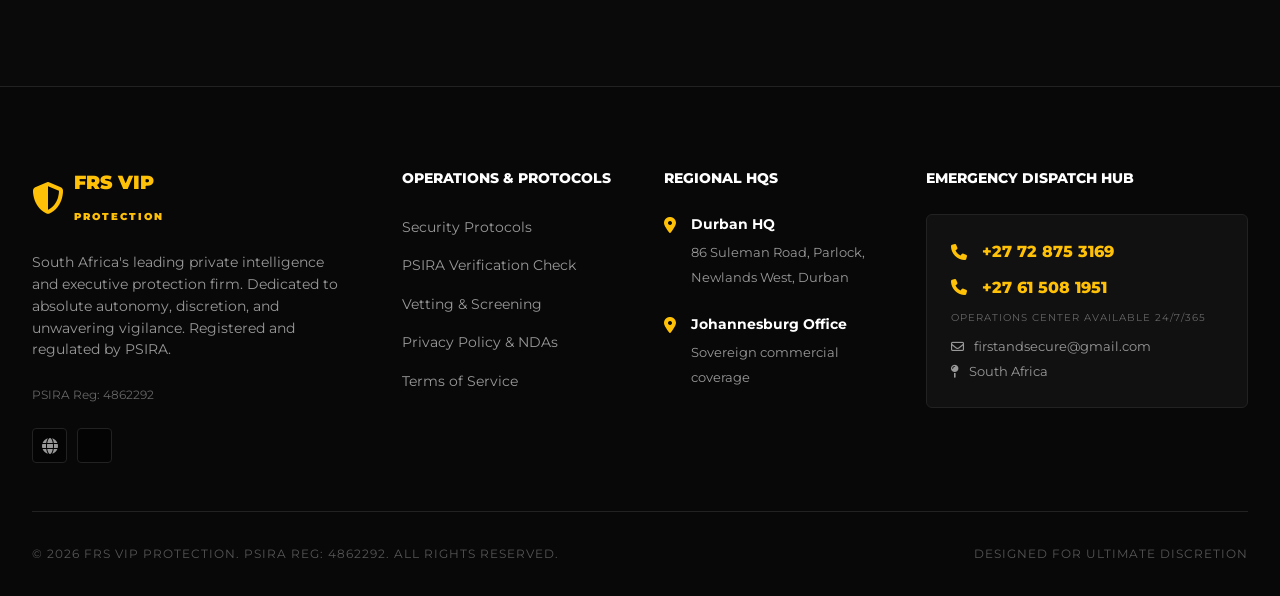
==== commit 53524624: "Add files via upload" ====
--- a/about.html
+++ b/about.html
@@ -24,7 +24,7 @@
 
         /* Reset & Base Styles */
         * { margin: 0; padding: 0; box-sizing: border-box; font-family: 'Montserrat', sans-serif; }
-        html { scroll-behavior: smooth; overflow-x: hidden; height: auto; -webkit-overflow-scrolling: touch; }
+        html { scroll-behavior: smooth; overflow-x: hidden; overflow-y: auto; height: auto; -webkit-overflow-scrolling: touch; touch-action: pan-y; }
 
         body {
             background-color: var(--bg-main);
@@ -33,6 +33,7 @@
             overflow-x: hidden;
             overflow-y: auto;
             -webkit-overflow-scrolling: touch;
+            touch-action: pan-y;
             width: 100%;
             height: auto;
             min-height: 100%;
@@ -89,7 +90,7 @@
 
         /* Hero Banner */
         .hero {
-            margin-top: 80px; height: 60vh; min-height: 450px;
+            margin-top: 80px; min-height: 60vh; min-height: 450px;
             background: linear-gradient(rgba(10,10,10,0.85), rgba(10,10,10,0.95)), 
                         url('https://images.unsplash.com/photo-1521791136064-7986c2920216?q=80&w=2069&auto=format&fit=crop') center/cover no-repeat;
             display: flex; flex-direction: column; justify-content: center; align-items: center; text-align: center;
@@ -272,6 +273,7 @@
                 background: #111; flex-direction: column; padding: 0;
                 border-bottom: 1px solid var(--border-color); max-height: 0;
                 overflow: hidden; transition: max-height 0.4s ease-out;
+                touch-action: pan-y; overflow-y: auto; overflow-x: hidden;
             }
             .nav-links.active { max-height: 400px; padding: 2rem; }
             .nav-links .btn { width: 100%; }
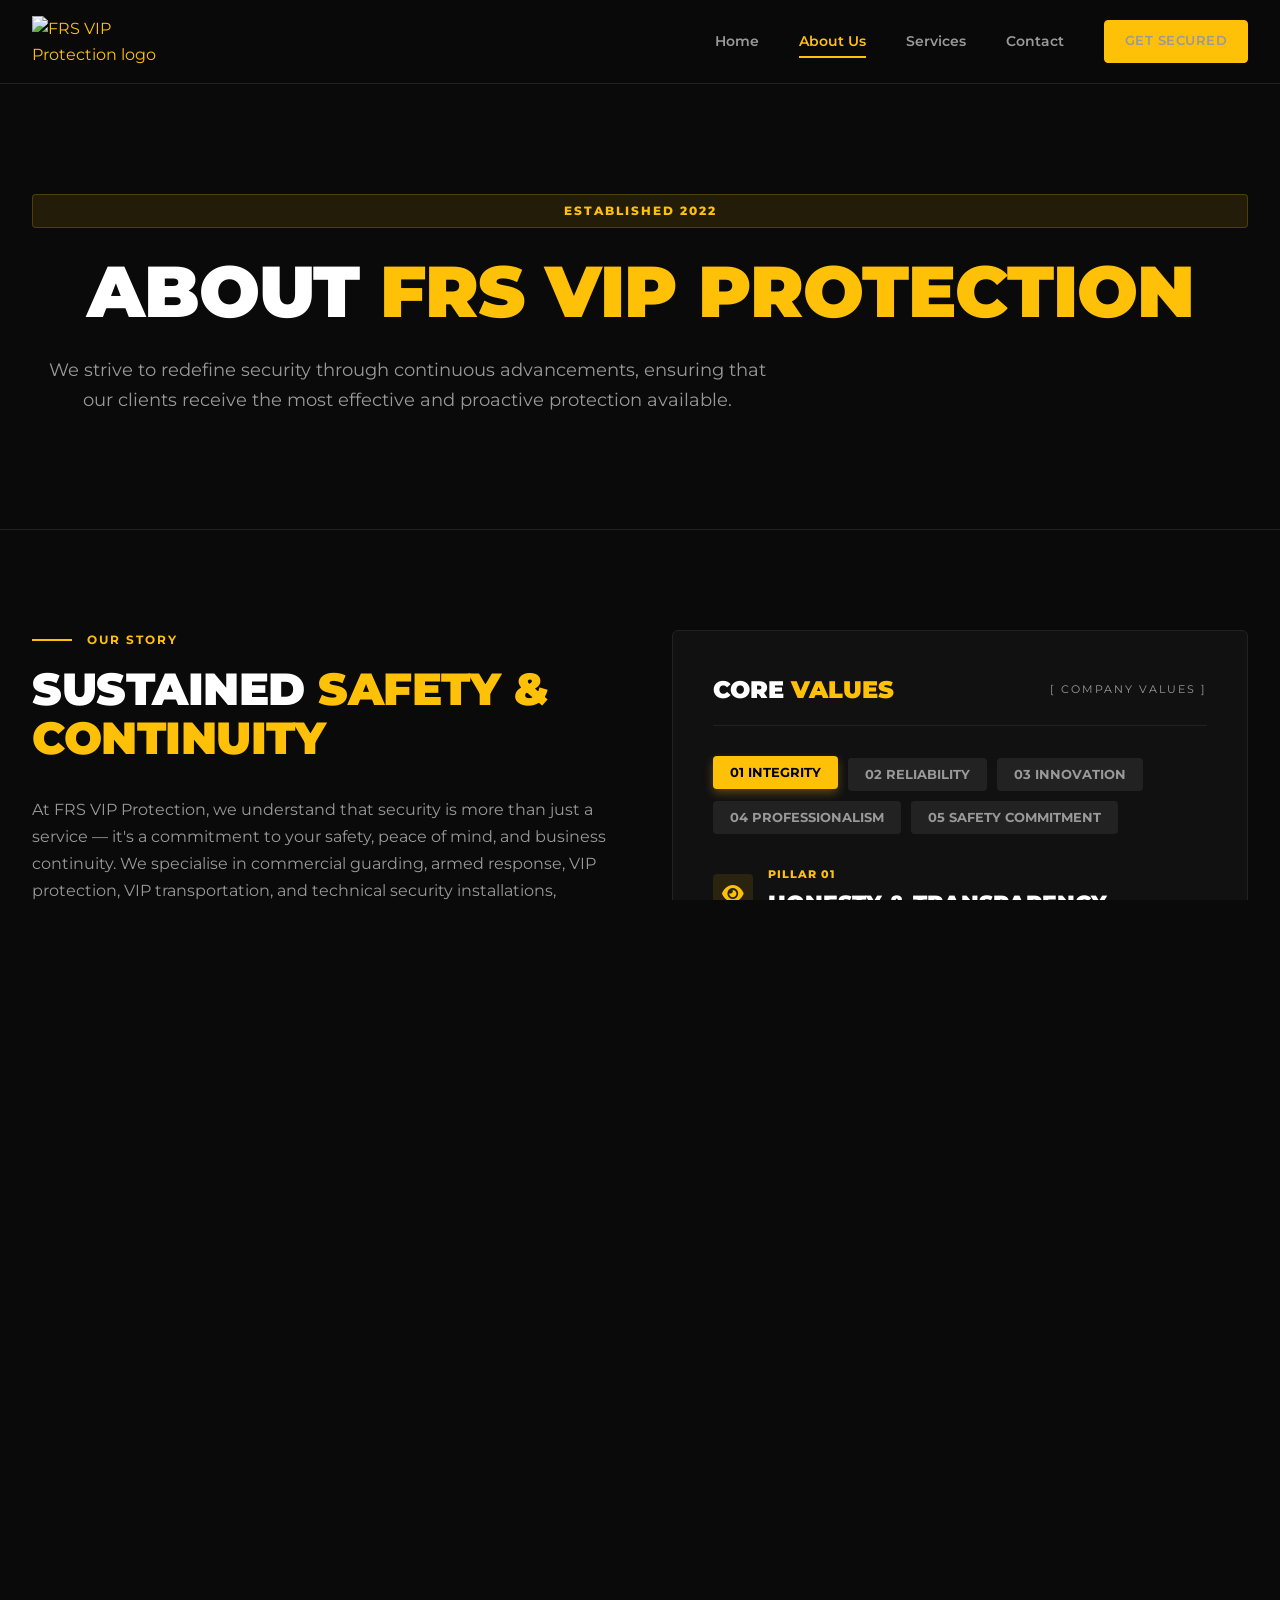
==== commit bbcb5093: "Add files via upload" ====
--- a/about.html
+++ b/about.html
@@ -2,7 +2,7 @@
 <html lang="en">
 <head>
     <meta charset="UTF-8">
-    <meta name="viewport" content="width=device-width, initial-scale=1.0">
+    <meta name="viewport" content="width=device-width, initial-scale=1.0, maximum-scale=1.0, user-scalable=yes">
     <title>About Us | FRS VIP Protection</title>
     <link href="https://fonts.googleapis.com/css2?family=Montserrat:wght@400;500;600;700;800;900&display=swap" rel="stylesheet">
     <link rel="stylesheet" href="https://cdnjs.cloudflare.com/ajax/libs/font-awesome/6.4.0/css/all.min.css">
@@ -24,7 +24,15 @@
 
         /* Reset & Base Styles */
         * { margin: 0; padding: 0; box-sizing: border-box; font-family: 'Montserrat', sans-serif; }
-        html { scroll-behavior: smooth; overflow-x: hidden; overflow-y: auto; height: auto; -webkit-overflow-scrolling: touch; touch-action: pan-y; }
+        
+        html { 
+            scroll-behavior: smooth; 
+            overflow-x: hidden; 
+            overflow-y: auto; 
+            height: 100%;
+            -webkit-overflow-scrolling: touch;
+            -webkit-text-size-adjust: 100%;
+        }
 
         body {
             background-color: var(--bg-main);
@@ -33,10 +41,15 @@
             overflow-x: hidden;
             overflow-y: auto;
             -webkit-overflow-scrolling: touch;
-            touch-action: pan-y;
             width: 100%;
-            height: auto;
+            height: 100%;
             min-height: 100%;
+            position: relative;
+        }
+
+        /* Fix for iOS scrolling */
+        body, .nav-links, .container {
+            -webkit-overflow-scrolling: touch;
         }
 
         a { text-decoration: none; color: inherit; }
@@ -56,6 +69,7 @@
             border-radius: 4px; border: 1px solid var(--accent);
             cursor: pointer; transition: var(--transition-fast);
             position: relative; z-index: 1; text-align: center;
+            -webkit-tap-highlight-color: transparent;
         }
         .btn:hover { background: var(--accent-hover); border-color: var(--accent-hover); transform: translateY(-2px); box-shadow: 0 5px 15px rgba(255, 193, 7, 0.3); }
 
@@ -77,16 +91,27 @@
         }
         nav { display: flex; justify-content: space-between; align-items: center; }
         .logo { display: flex; align-items: center; gap: 10px; color: var(--accent); }
-        .logo img { display: block; width: 100px; max-width: 100px; height: auto; }
+        .logo img { display: block; width: 150px; max-width: 150px; height: auto; }
         .logo-icon { font-size: 2rem; }
         
-        .nav-links { display: flex; gap: 2.5rem; align-items: center; }
-        .nav-links a { font-size: 0.9rem; font-weight: 600; color: var(--text-muted); transition: var(--transition-fast); position: relative; }
+        .nav-links { 
+            display: flex; 
+            gap: 2.5rem; 
+            align-items: center; 
+        }
+        .nav-links a { 
+            font-size: 0.9rem; 
+            font-weight: 600; 
+            color: var(--text-muted); 
+            transition: var(--transition-fast); 
+            position: relative; 
+            -webkit-tap-highlight-color: transparent;
+        }
         .nav-links a:hover { color: var(--text-light); }
         .nav-links a::after { content: ''; position: absolute; width: 0%; height: 2px; bottom: -5px; left: 0; background-color: var(--accent); transition: var(--transition-fast); }
         .nav-links a:hover::after, .nav-links a.active::after { width: 100%; }
         .nav-links a.active { color: var(--accent); }
-        .menu-toggle { display: none; font-size: 1.5rem; cursor: pointer; }
+        .menu-toggle { display: none; font-size: 1.5rem; cursor: pointer; -webkit-tap-highlight-color: transparent; }
 
         /* Hero Banner */
         .hero {
@@ -127,6 +152,7 @@
             background: #222; border: 1px solid transparent; color: var(--text-muted);
             padding: 8px 16px; font-size: 0.8rem; font-weight: 700; border-radius: 4px;
             cursor: pointer; transition: var(--transition-fast); text-transform: uppercase;
+            -webkit-tap-highlight-color: transparent;
         }
         .tab-btn:hover { background: #333; color: var(--text-light); transform: translateY(-2px); }
         .tab-btn.active { background: var(--accent); color: #000; transform: translateY(-2px); box-shadow: 0 4px 10px rgba(255,193,7,0.3); }
@@ -209,7 +235,7 @@
         .footer-col p { color: var(--text-muted); font-size: 0.85rem; margin-bottom: 1.5rem; }
         .footer-col h5 { font-size: 0.9rem; font-weight: 800; text-transform: uppercase; margin-bottom: 1.5rem; }
         .footer-links li { margin-bottom: 0.8rem; }
-        .footer-links a { color: var(--text-muted); font-size: 0.85rem; transition: var(--transition-fast); display: inline-block; }
+        .footer-links a { color: var(--text-muted); font-size: 0.85rem; transition: var(--transition-fast); display: inline-block; -webkit-tap-highlight-color: transparent; }
         .footer-links a:hover { color: var(--accent); transform: translateX(5px); }
         
         .location-item { display: flex; gap: 15px; margin-bottom: 1.5rem; }
@@ -223,7 +249,7 @@
         
         .footer-bottom { border-top: 1px solid var(--border-color); padding-top: 2rem; display: flex; justify-content: space-between; align-items: center; font-size: 0.75rem; color: #555; text-transform: uppercase; letter-spacing: 1px; flex-wrap: wrap; gap: 15px;}
         .mini-btns { display: flex; gap: 10px; }
-        .mini-btn { width: 35px; height: 35px; background: rgba(0,0,0,0.5); border: 1px solid var(--border-color); color: var(--text-muted); display: flex; align-items: center; justify-content: center; border-radius: 4px; cursor: pointer; transition: var(--transition-fast); }
+        .mini-btn { width: 35px; height: 35px; background: rgba(0,0,0,0.5); border: 1px solid var(--border-color); color: var(--text-muted); display: flex; align-items: center; justify-content: center; border-radius: 4px; cursor: pointer; transition: var(--transition-fast); -webkit-tap-highlight-color: transparent; }
         .mini-btn:hover { border-color: var(--accent); color: var(--accent); }
 
         /* Scroll Animations */
@@ -241,6 +267,7 @@
             .hero h1 { font-size: 3.8rem; }
             .section-title { font-size: 2.5rem; }
             .director-split { grid-template-columns: 350px 1fr; gap: 3rem; }
+            .logo img { width: 135px; max-width: 135px; }
         }
 
         @media (max-width: 1024px) {
@@ -253,7 +280,7 @@
             .director-split .section-subtitle { justify-content: center; }
             .director-split .section-subtitle::before { display: none; }
             .hero { min-height: 400px; padding: 120px 0 60px; }
-            .logo img { width: 90px; max-width: 90px; }
+            .logo img { width: 135px; max-width: 135px; }
         }
 
         @media (max-width: 768px) {
@@ -261,7 +288,7 @@
             .hero { height: auto; min-height: 50vh; }
             .hero h1 { font-size: 2.8rem; margin-bottom: 1rem; }
             .section-title { font-size: 2.2rem; }
-            .logo img { width: 80px; max-width: 80px; }
+            .logo img { width: 120px; max-width: 120px; }
             .grid-6 { grid-template-columns: 1fr; }
             .footer-grid { grid-template-columns: 1fr; gap: 2rem; }
             .footer-bottom { flex-direction: column; text-align: center; gap: 1rem; }
@@ -273,9 +300,9 @@
                 background: #111; flex-direction: column; padding: 0;
                 border-bottom: 1px solid var(--border-color); max-height: 0;
                 overflow: hidden; transition: max-height 0.4s ease-out;
-                touch-action: pan-y; overflow-y: auto; overflow-x: hidden;
+                -webkit-overflow-scrolling: touch;
             }
-            .nav-links.active { max-height: 400px; padding: 2rem; }
+            .nav-links.active { max-height: 400px; padding: 2rem; overflow-y: auto; }
             .nav-links .btn { width: 100%; }
         }
 
@@ -284,7 +311,7 @@
             .section-padding { padding: 50px 0; }
             .hero h1 { font-size: 2.2rem; }
             .section-title { font-size: 1.8rem; }
-            .logo img { width: 64px; max-width: 64px; }
+            .logo img { width: 96px; max-width: 96px; }
             .values-container { padding: 1.5rem; }
             .feature-card { padding: 1.8rem 1.5rem; }
             .director-card { padding: 3rem 1.5rem; }
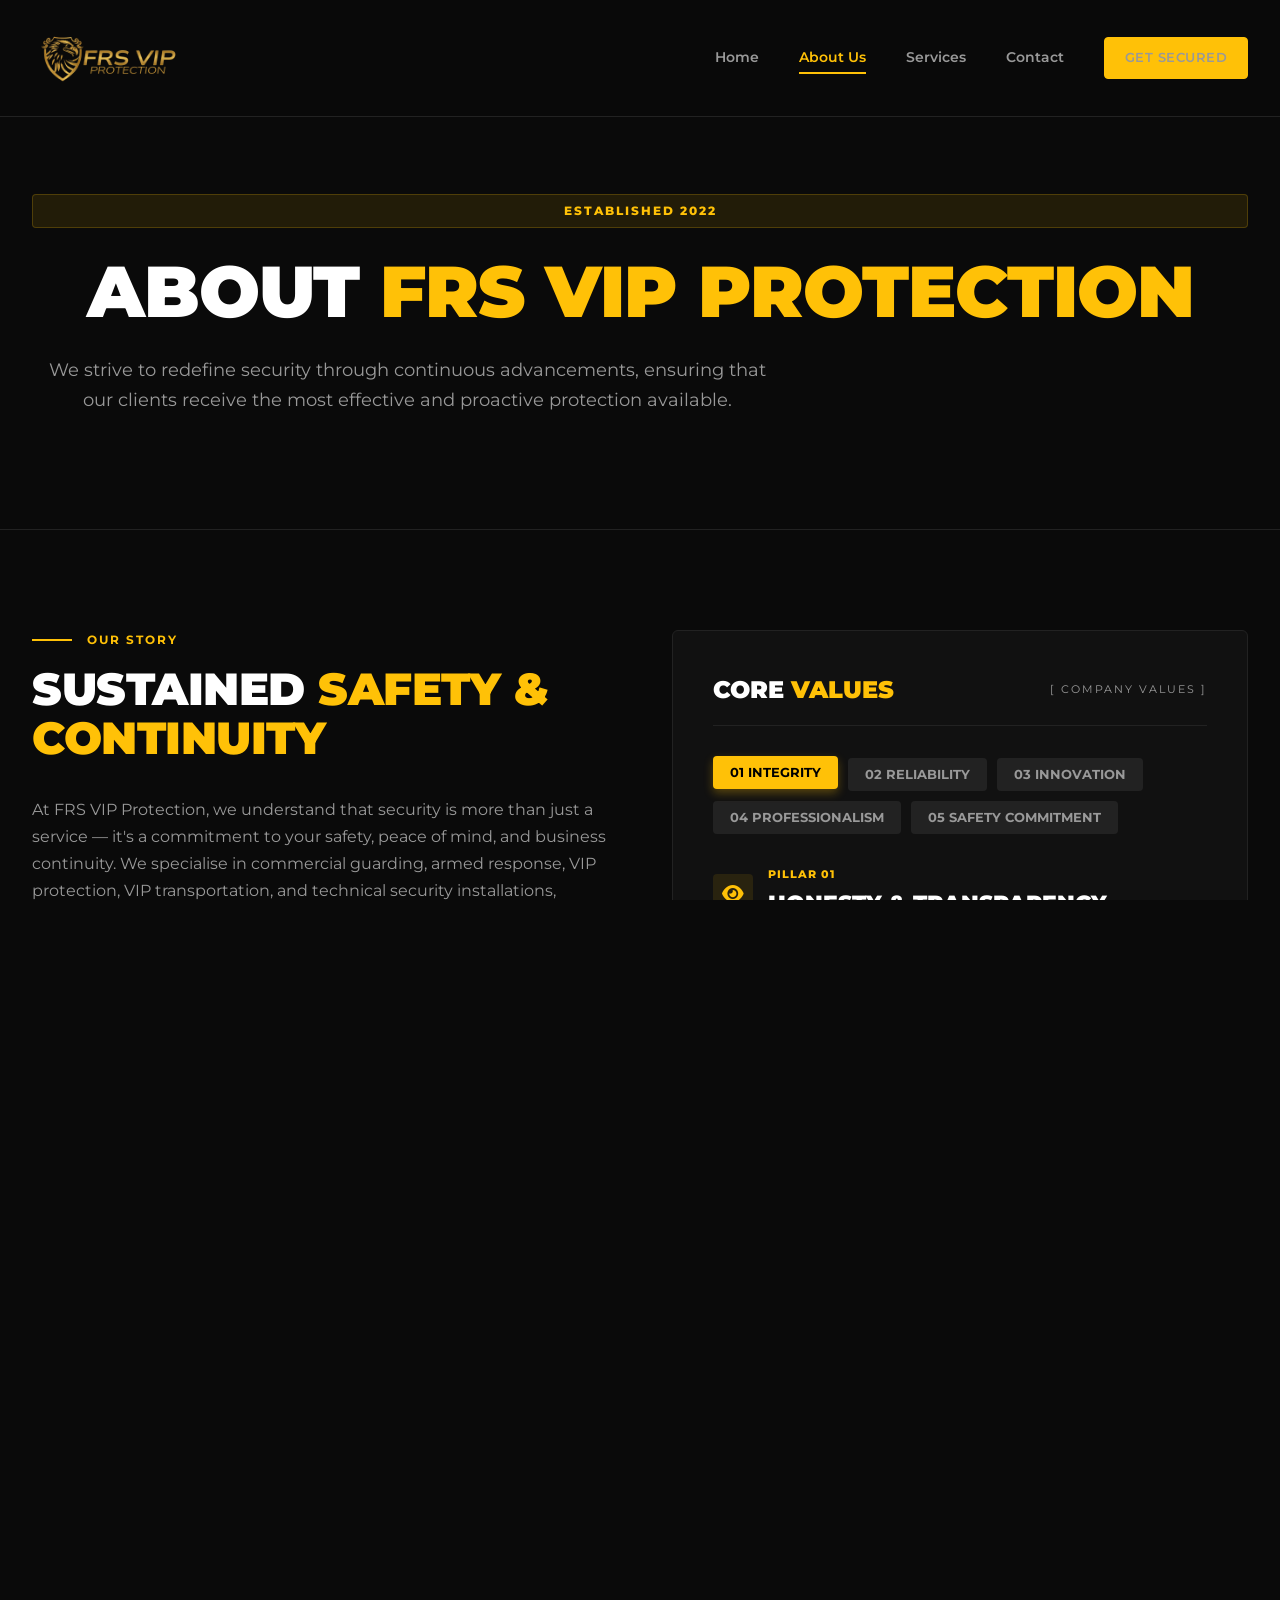
==== commit 181bb844: "Add files via upload" ====
--- a/about.html
+++ b/about.html
@@ -317,6 +317,29 @@
             .director-card { padding: 3rem 1.5rem; }
             .mvv-card { padding: 2rem 1.5rem; }
         }
+
+        /* Add this after .mini-btn:hover { ... } */
+        .verify-btn {
+            background: transparent;
+            border: 1px solid var(--accent);
+            color: var(--accent);
+            padding: 10px 0;
+            width: 100%;
+            text-align: center;
+            text-transform: uppercase;
+            font-size: 0.75rem;
+            font-weight: 800;
+            letter-spacing: 1px;
+            border-radius: 4px;
+            margin-top: 1rem;
+            cursor: pointer;
+            transition: var(--transition-fast);
+            -webkit-tap-highlight-color: transparent;
+        }
+        .verify-btn:hover {
+            background: var(--accent);
+            color: #000;
+        }
     </style>
 </head>
 <body>
@@ -536,27 +559,16 @@
         <div class="container">
             <div class="footer-grid scroll-reveal">
                 <div class="footer-col">
+                    <!-- REPLACED: logo image instead of shield icon + text -->
                     <div class="footer-logo">
-                        <i class="fa-solid fa-shield-halved logo-icon"></i>
-                        <div>FRS VIP<br><span style="font-size: 0.6rem; letter-spacing: 2px;">PROTECTION</span></div>
+                        <img src="Untitled design.png" alt="FRS VIP Protection logo" style="width: 150px; max-width: 150px; height: auto;">
                     </div>
                     <p>South Africa's leading private intelligence and executive protection firm. Dedicated to absolute autonomy, discretion, and unwavering vigilance. Registered and regulated by PSIRA.</p>
                     <p style="margin-top: 1rem; font-size: 0.75rem; color: #666;">PSIRA Reg: 4862292</p>
                     <div class="mini-btns" style="margin-top: 1.5rem;">
                         <div class="mini-btn"><i class="fa-solid fa-globe"></i></div>
-                        <div class="mini-btn"><i class="fa-solid fa-shield-check"></i></div>
-                    </div>
-                </div>
-
-                <div class="footer-col">
-                    <h5>Operations & Protocols</h5>
-                    <ul class="footer-links">
-                        <li><a href="#">Security Protocols</a></li>
-                        <li><a href="#">PSIRA Verification Check</a></li>
-                        <li><a href="#">Vetting & Screening</a></li>
-                        <li><a href="#">Privacy Policy & NDAs</a></li>
-                        <li><a href="#">Terms of Service</a></li>
-                    </ul>
+                        <div class="mini-btn"><i class="fa-solid fa-shield-halved"></i></div>
+                    </div>
                 </div>
 
                 <div class="footer-col">
@@ -591,6 +603,7 @@
                         <p style="font-size: 0.65rem; color: #666; margin: 10px 0; text-transform: uppercase; letter-spacing: 1px;">Operations Center Available 24/7/365</p>
                         <div style="font-size:0.8rem; color:var(--text-muted); display:flex; gap:10px; align-items:center; margin-bottom:5px;"><i class="fa-regular fa-envelope"></i> firstandsecure@gmail.com</div>
                         <div style="font-size:0.8rem; color:var(--text-muted); display:flex; gap:10px; align-items:center;"><i class="fa-solid fa-map-pin"></i> South Africa</div>
+                        <button class="verify-btn">Verify Compliance</button>
                     </div>
                 </div>
             </div>
@@ -601,7 +614,7 @@
             </div>
         </div>
     </footer>
-
+    
     <script>
         // Interactive Tabs Logic
         function openTab(evt, tabId) {
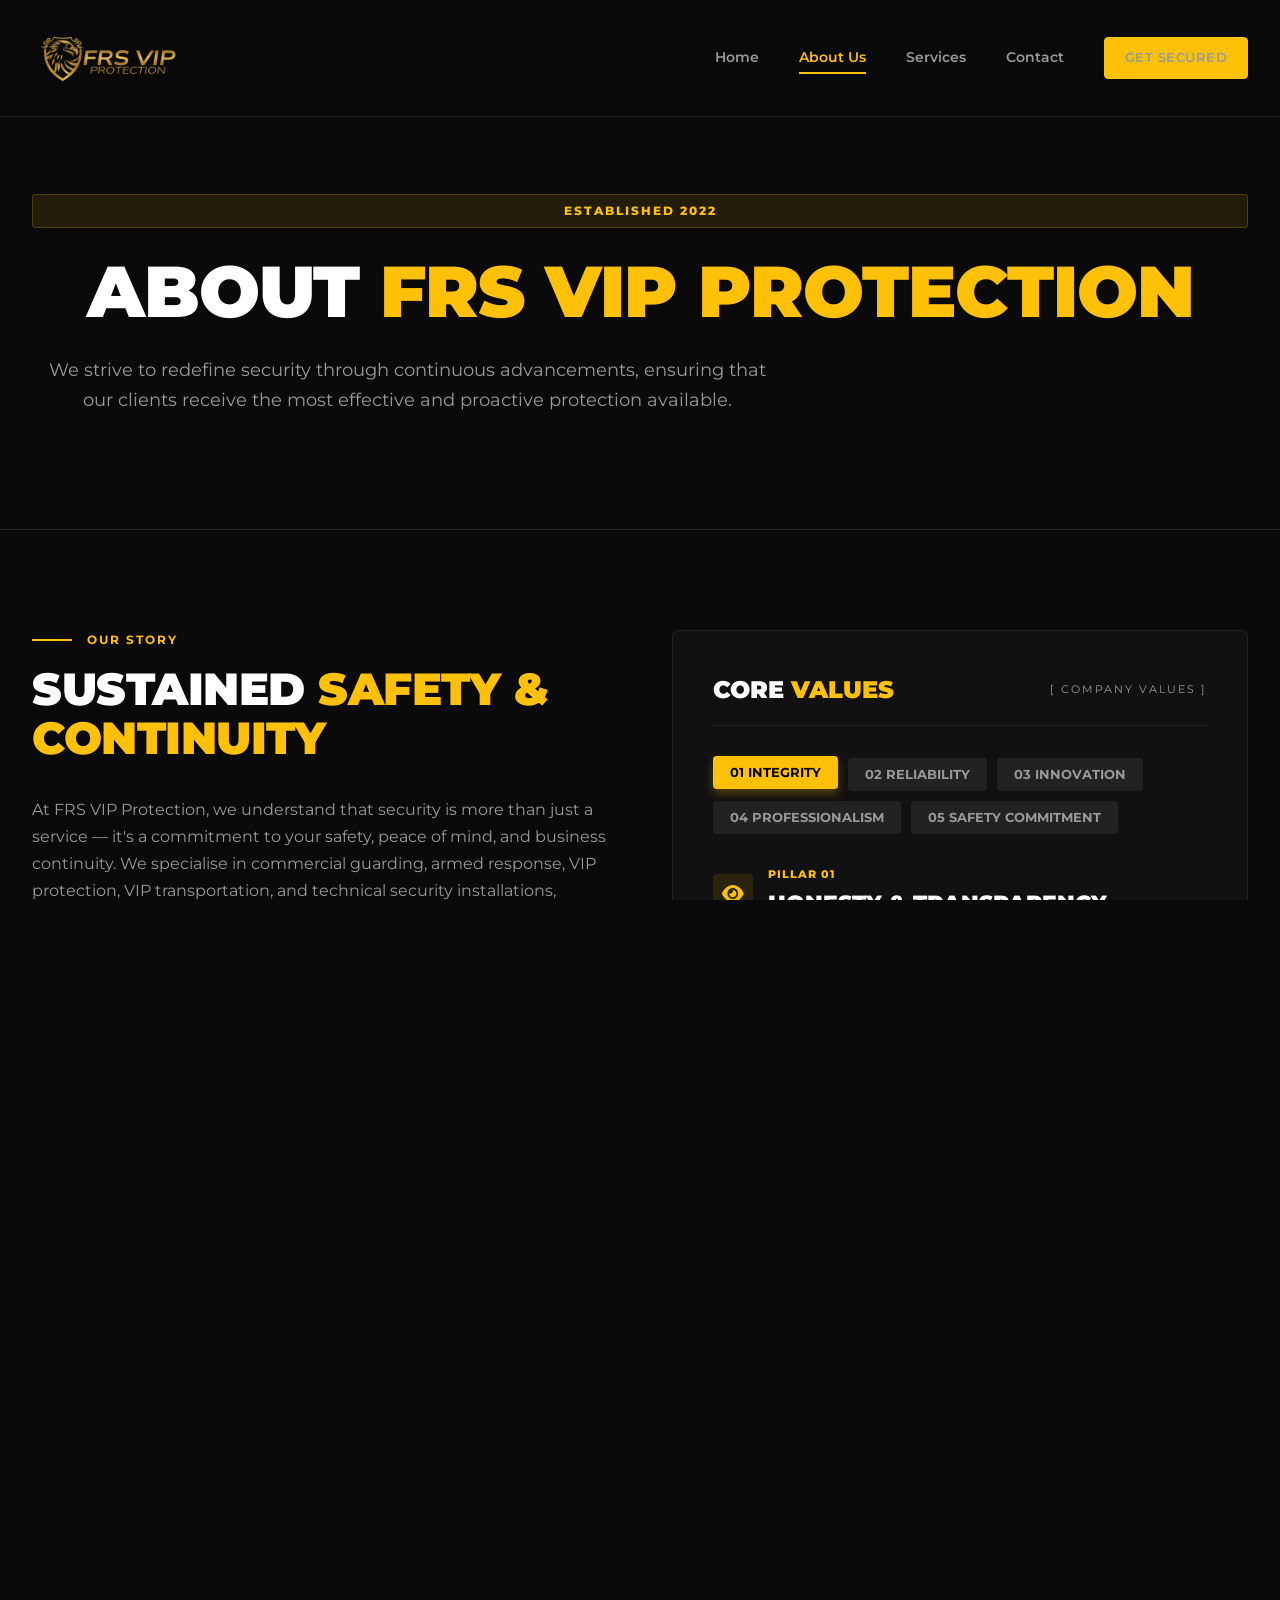
==== commit 979d7083: "Add files via upload" ====
--- a/about.html
+++ b/about.html
@@ -116,8 +116,8 @@
         /* Hero Banner */
         .hero {
             margin-top: 80px; min-height: 60vh; min-height: 450px;
-            background: linear-gradient(rgba(10,10,10,0.85), rgba(10,10,10,0.95)), 
-                        url('https://images.unsplash.com/photo-1521791136064-7986c2920216?q=80&w=2069&auto=format&fit=crop') center/cover no-repeat;
+            background: linear-gradient(rgba(10,10,10,0.8), rgba(10,10,10,0.7)), 
+                        url('images/about.jpeg') center/cover no-repeat;
             display: flex; flex-direction: column; justify-content: center; align-items: center; text-align: center;
             border-bottom: 1px solid var(--border-color);
         }
@@ -207,13 +207,21 @@
         .bl { bottom: 20px; left: 20px; border-width: 0 0 2px 2px; }
         .br { bottom: 20px; right: 20px; border-width: 0 2px 2px 0; }
 
+        /* Avatar – now uses CSS background image */
         .avatar-circle {
-            width: 130px; height: 130px; border-radius: 50%; border: 2px solid var(--accent);
-            margin: 0 auto 1.5rem; display: flex; align-items: center; justify-content: center;
-            background: #222; transition: transform 0.5s cubic-bezier(0.175, 0.885, 0.32, 1.275);
-        }
-        .director-card:hover .avatar-circle { transform: scale(1.1); background: rgba(255, 193, 7, 0.1); }
-        .avatar-circle span { font-size: 2.8rem; font-weight: 900; color: var(--accent); }
+            width: 130px;
+            height: 130px;
+            border-radius: 50%;
+            border: 2px solid var(--accent);
+            margin: 0 auto 1.5rem;
+            background: #222 url('images/about_image.png') center/cover no-repeat;
+            transition: transform 0.5s cubic-bezier(0.175, 0.885, 0.32, 1.275), background-color 0.5s;
+        }
+        .director-card:hover .avatar-circle {
+            transform: scale(1.1);
+            background-color: rgba(255, 193, 7, 0.1);
+        }
+
         .d-name { font-size: 1.8rem; font-weight: 900; text-transform: uppercase; margin-bottom: 5px; letter-spacing: -0.5px; }
         .d-role { color: var(--accent); font-weight: 800; font-size: 0.85rem; text-transform: uppercase; margin-bottom: 15px; letter-spacing: 1px; }
         .d-creds { color: var(--text-muted); font-size: 0.7rem; letter-spacing: 1.5px; text-transform: uppercase; font-weight: 600; }
@@ -228,7 +236,7 @@
         .mvv-card h4 { color: var(--accent); font-size: 1.1rem; text-transform: uppercase; margin-bottom: 1.5rem; font-weight: 900; letter-spacing: 1px; }
         .mvv-card p { color: var(--text-muted); font-size: 0.95rem; line-height: 1.7; }
 
-        /* Footer Alignment */
+        /* Footer */
         footer { background: #080808; padding: 5rem 0 2rem; border-top: 1px solid var(--border-color); }
         .footer-grid { display: grid; grid-template-columns: 1.5fr 1fr 1fr 1.5fr; gap: 3rem; margin-bottom: 3rem; }
         .footer-logo { display: flex; align-items: center; gap: 10px; font-size: 1.2rem; font-weight: 900; color: var(--accent); margin-bottom: 1.5rem; }
@@ -251,6 +259,25 @@
         .mini-btns { display: flex; gap: 10px; }
         .mini-btn { width: 35px; height: 35px; background: rgba(0,0,0,0.5); border: 1px solid var(--border-color); color: var(--text-muted); display: flex; align-items: center; justify-content: center; border-radius: 4px; cursor: pointer; transition: var(--transition-fast); -webkit-tap-highlight-color: transparent; }
         .mini-btn:hover { border-color: var(--accent); color: var(--accent); }
+        .verify-btn {
+            background: transparent;
+            display: block;
+            border: 1px solid var(--accent);
+            color: var(--accent);
+            padding: 10px 0;
+            width: 100%;
+            text-align: center;
+            text-transform: uppercase;
+            font-size: 0.75rem;
+            font-weight: 800;
+            letter-spacing: 1px;
+            border-radius: 4px;
+            margin-top: 1rem;
+            cursor: pointer;
+            transition: var(--transition-fast);
+            -webkit-tap-highlight-color: transparent;
+        }
+        .verify-btn:hover { background: var(--accent); color: #000; }
 
         /* Scroll Animations */
         .scroll-reveal { opacity: 0; transform: translateY(40px); transition: opacity 0.8s cubic-bezier(0.25, 1, 0.5, 1), transform 0.8s cubic-bezier(0.25, 1, 0.5, 1); }
@@ -317,29 +344,6 @@
             .director-card { padding: 3rem 1.5rem; }
             .mvv-card { padding: 2rem 1.5rem; }
         }
-
-        /* Add this after .mini-btn:hover { ... } */
-        .verify-btn {
-            background: transparent;
-            border: 1px solid var(--accent);
-            color: var(--accent);
-            padding: 10px 0;
-            width: 100%;
-            text-align: center;
-            text-transform: uppercase;
-            font-size: 0.75rem;
-            font-weight: 800;
-            letter-spacing: 1px;
-            border-radius: 4px;
-            margin-top: 1rem;
-            cursor: pointer;
-            transition: var(--transition-fast);
-            -webkit-tap-highlight-color: transparent;
-        }
-        .verify-btn:hover {
-            background: var(--accent);
-            color: #000;
-        }
     </style>
 </head>
 <body>
@@ -519,9 +523,9 @@
                 <div class="corner bl"></div>
                 <div class="corner br"></div>
                 
-                <div class="avatar-circle">
-                    <span>SS</span>
-                </div>
+                <!-- Avatar now uses CSS background image – no <img> tag -->
+                <div class="avatar-circle"></div>
+
                 <div class="d-name">Shirven Sukhu</div>
                 <div class="d-role">Managing Director</div>
                 <div class="d-creds">B.Ed • Philanthropist</div>
@@ -559,7 +563,6 @@
         <div class="container">
             <div class="footer-grid scroll-reveal">
                 <div class="footer-col">
-                    <!-- REPLACED: logo image instead of shield icon + text -->
                     <div class="footer-logo">
                         <img src="Untitled design.png" alt="FRS VIP Protection logo" style="width: 150px; max-width: 150px; height: auto;">
                     </div>
@@ -580,13 +583,6 @@
                             <span>86 Suleman Road, Parlock, Newlands West, Durban</span>
                         </div>
                     </div>
-                    <div class="location-item">
-                        <i class="fa-solid fa-location-dot"></i>
-                        <div class="loc-text">
-                            <strong>Johannesburg Office</strong>
-                            <span>Sovereign commercial coverage</span>
-                        </div>
-                    </div>
                 </div>
 
                 <div class="footer-col">
@@ -603,7 +599,7 @@
                         <p style="font-size: 0.65rem; color: #666; margin: 10px 0; text-transform: uppercase; letter-spacing: 1px;">Operations Center Available 24/7/365</p>
                         <div style="font-size:0.8rem; color:var(--text-muted); display:flex; gap:10px; align-items:center; margin-bottom:5px;"><i class="fa-regular fa-envelope"></i> firstandsecure@gmail.com</div>
                         <div style="font-size:0.8rem; color:var(--text-muted); display:flex; gap:10px; align-items:center;"><i class="fa-solid fa-map-pin"></i> South Africa</div>
-                        <button class="verify-btn">Verify Compliance</button>
+                        <a href="contact.html" class="verify-btn">Verify Compliance</a>
                     </div>
                 </div>
             </div>
@@ -614,7 +610,7 @@
             </div>
         </div>
     </footer>
-    
+
     <script>
         // Interactive Tabs Logic
         function openTab(evt, tabId) {
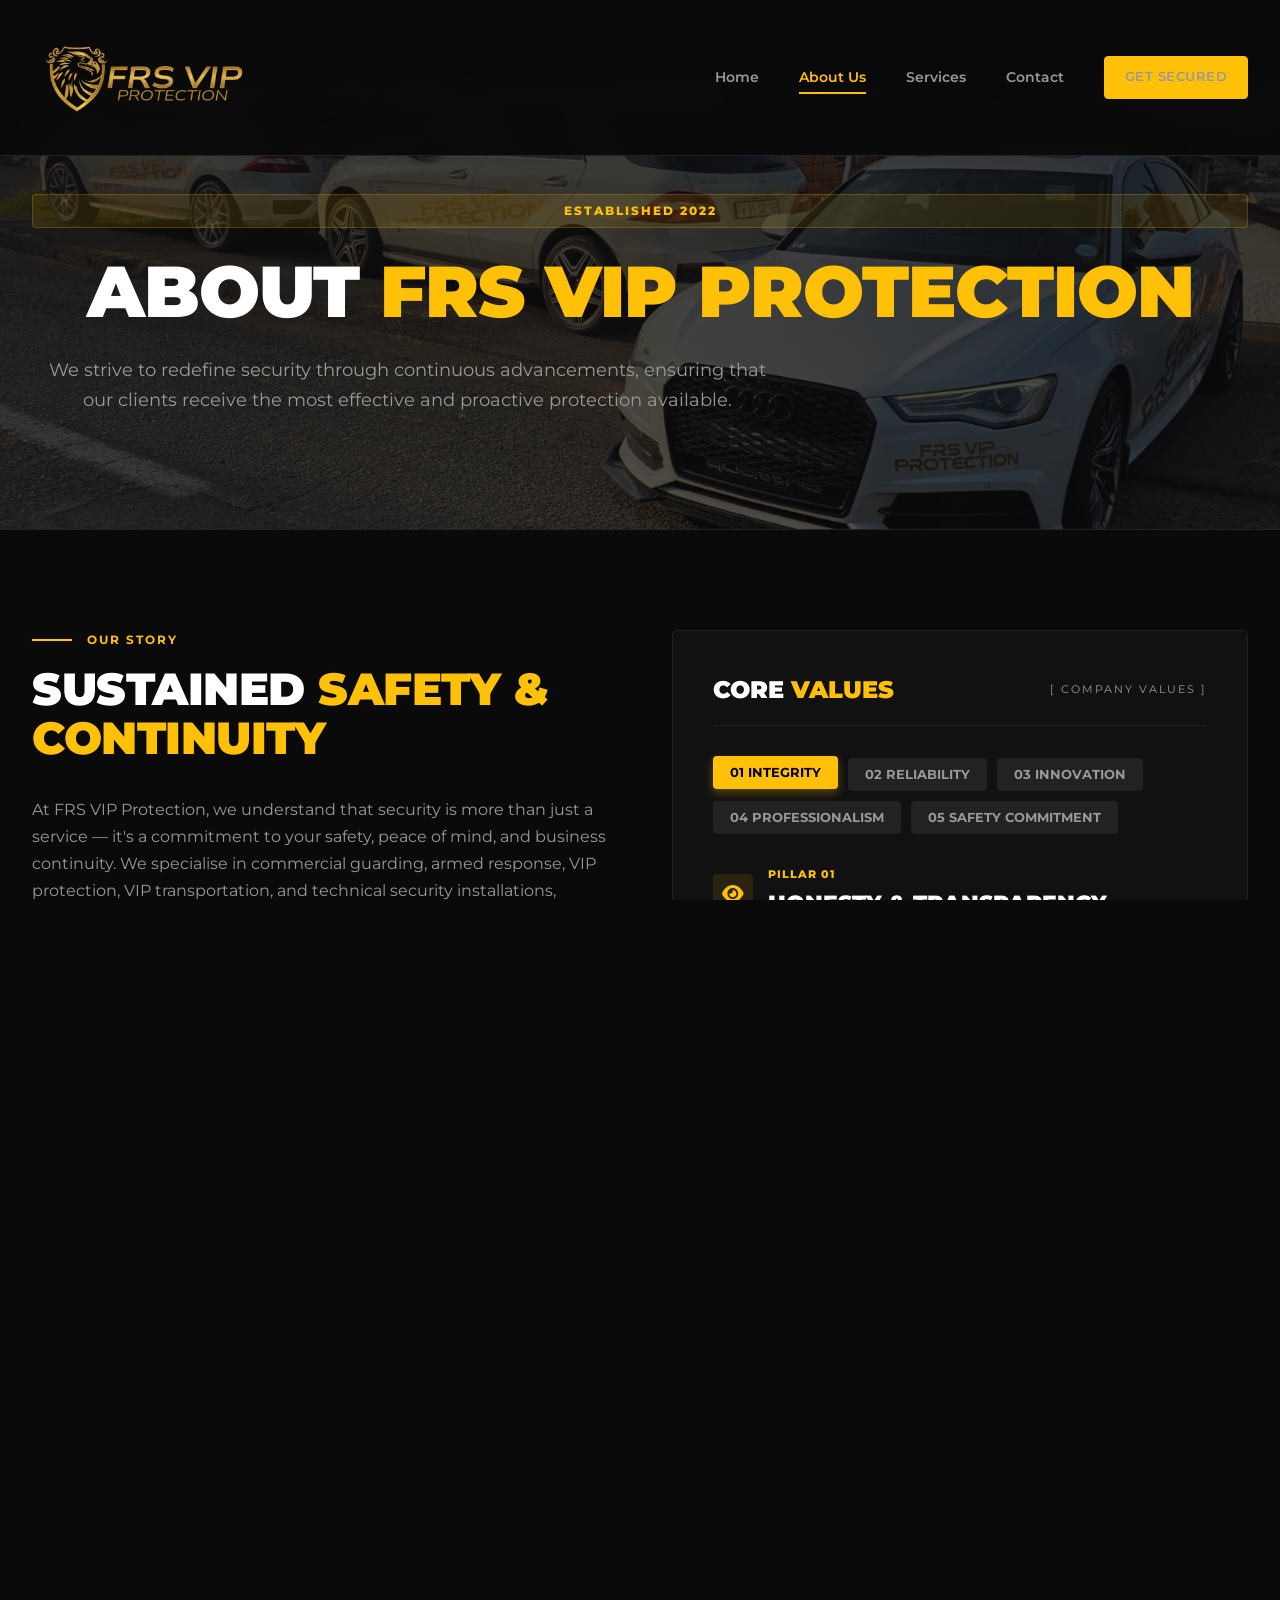
==== commit 024e129e: "Add files via upload" ====
--- a/about.html
+++ b/about.html
@@ -91,7 +91,7 @@
         }
         nav { display: flex; justify-content: space-between; align-items: center; }
         .logo { display: flex; align-items: center; gap: 10px; color: var(--accent); }
-        .logo img { display: block; width: 150px; max-width: 150px; height: auto; }
+        .logo img { display: block; width: 220px; max-width: 220px; height: auto; }
         .logo-icon { font-size: 2rem; }
         
         .nav-links { 
@@ -286,6 +286,27 @@
         .delay-2 { transition-delay: 0.3s; }
         .delay-3 { transition-delay: 0.45s; }
 
+        /* PSIRA Badge Styles */
+        .psira-badge {
+            display: flex;
+            align-items: center;
+            gap: 10px;
+            margin-top: 1rem;
+            font-size: 0.75rem;
+            color: #666;
+        }
+        .psira-logo {
+            width: 75px;
+            height: 75px;
+            object-fit: contain;
+            display: block;
+        }
+        .psira-badge span {
+            text-transform: uppercase;
+            letter-spacing: 0.5px;
+            white-space: nowrap;
+        }
+
         /* ---------------------------------------------------
            RESPONSIVE ARCHITECTURE 
            --------------------------------------------------- */
@@ -294,7 +315,6 @@
             .hero h1 { font-size: 3.8rem; }
             .section-title { font-size: 2.5rem; }
             .director-split { grid-template-columns: 350px 1fr; gap: 3rem; }
-            .logo img { width: 135px; max-width: 135px; }
         }
 
         @media (max-width: 1024px) {
@@ -307,7 +327,7 @@
             .director-split .section-subtitle { justify-content: center; }
             .director-split .section-subtitle::before { display: none; }
             .hero { min-height: 400px; padding: 120px 0 60px; }
-            .logo img { width: 135px; max-width: 135px; }
+            .logo img { width: 190px; max-width: 190px; }
         }
 
         @media (max-width: 768px) {
@@ -315,7 +335,7 @@
             .hero { height: auto; min-height: 50vh; }
             .hero h1 { font-size: 2.8rem; margin-bottom: 1rem; }
             .section-title { font-size: 2.2rem; }
-            .logo img { width: 120px; max-width: 120px; }
+            .logo img { width: 160px; max-width: 160px; }
             .grid-6 { grid-template-columns: 1fr; }
             .footer-grid { grid-template-columns: 1fr; gap: 2rem; }
             .footer-bottom { flex-direction: column; text-align: center; gap: 1rem; }
@@ -338,7 +358,7 @@
             .section-padding { padding: 50px 0; }
             .hero h1 { font-size: 2.2rem; }
             .section-title { font-size: 1.8rem; }
-            .logo img { width: 96px; max-width: 96px; }
+            .logo img { width: 130px; max-width: 130px; }
             .values-container { padding: 1.5rem; }
             .feature-card { padding: 1.8rem 1.5rem; }
             .director-card { padding: 3rem 1.5rem; }
@@ -563,11 +583,20 @@
         <div class="container">
             <div class="footer-grid scroll-reveal">
                 <div class="footer-col">
+                    <!-- Footer logo -->
                     <div class="footer-logo">
-                        <img src="Untitled design.png" alt="FRS VIP Protection logo" style="width: 150px; max-width: 150px; height: auto;">
+                        <img src="Untitled design.png" alt="FRS VIP Protection logo" style="width: 220px; max-width: 220px; height: auto;">
                     </div>
                     <p>South Africa's leading private intelligence and executive protection firm. Dedicated to absolute autonomy, discretion, and unwavering vigilance. Registered and regulated by PSIRA.</p>
-                    <p style="margin-top: 1rem; font-size: 0.75rem; color: #666;">PSIRA Reg: 4862292</p>
+                    <!-- PSIRA Badge with logo -->
+                    <div class="psira-badge">
+                        <img src="images/PSIRA.png" alt="PSIRA" class="psira-logo">
+                        <span>PSIRA Reg: 4862292</span>
+                    </div>
+                    <!-- South African Flag added below PSIRA Reg -->
+                    <div style="margin-top: 10px;">
+                        <img src="images/flag.jpg" alt="South African Flag" style="max-height: 50px; width: auto;">
+                    </div>
                     <div class="mini-btns" style="margin-top: 1.5rem;">
                         <div class="mini-btn"><i class="fa-solid fa-globe"></i></div>
                         <div class="mini-btn"><i class="fa-solid fa-shield-halved"></i></div>
@@ -583,6 +612,14 @@
                             <span>86 Suleman Road, Parlock, Newlands West, Durban</span>
                         </div>
                     </div>
+                    <!-- New Tongaat location added here -->
+                    <div class="location-item">
+                        <i class="fa-solid fa-location-dot"></i>
+                        <div class="loc-text">
+                            <strong>Tongaat</strong>
+                            <span>2 planters drive, Fairbreeze, Tongaat</span>
+                        </div>
+                    </div>
                 </div>
 
                 <div class="footer-col">
@@ -610,6 +647,7 @@
             </div>
         </div>
     </footer>
+
 
     <script>
         // Interactive Tabs Logic
